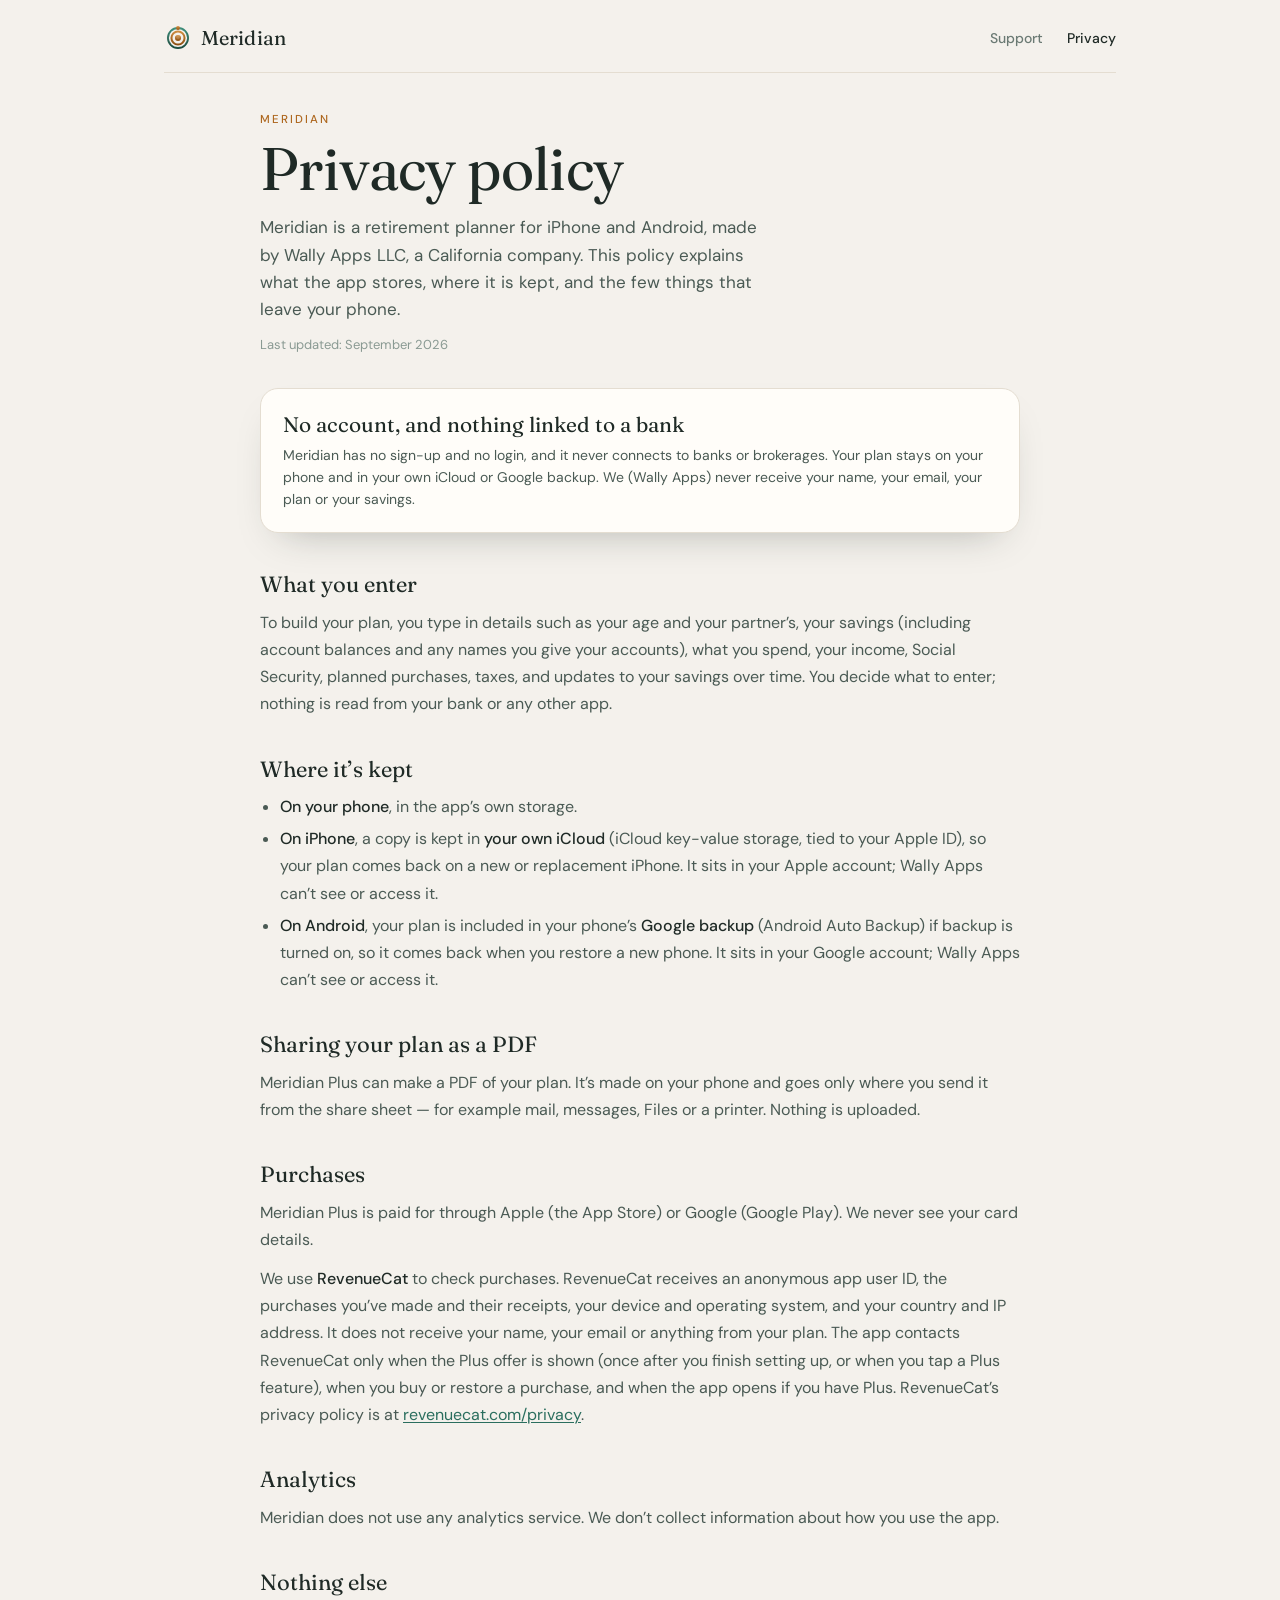
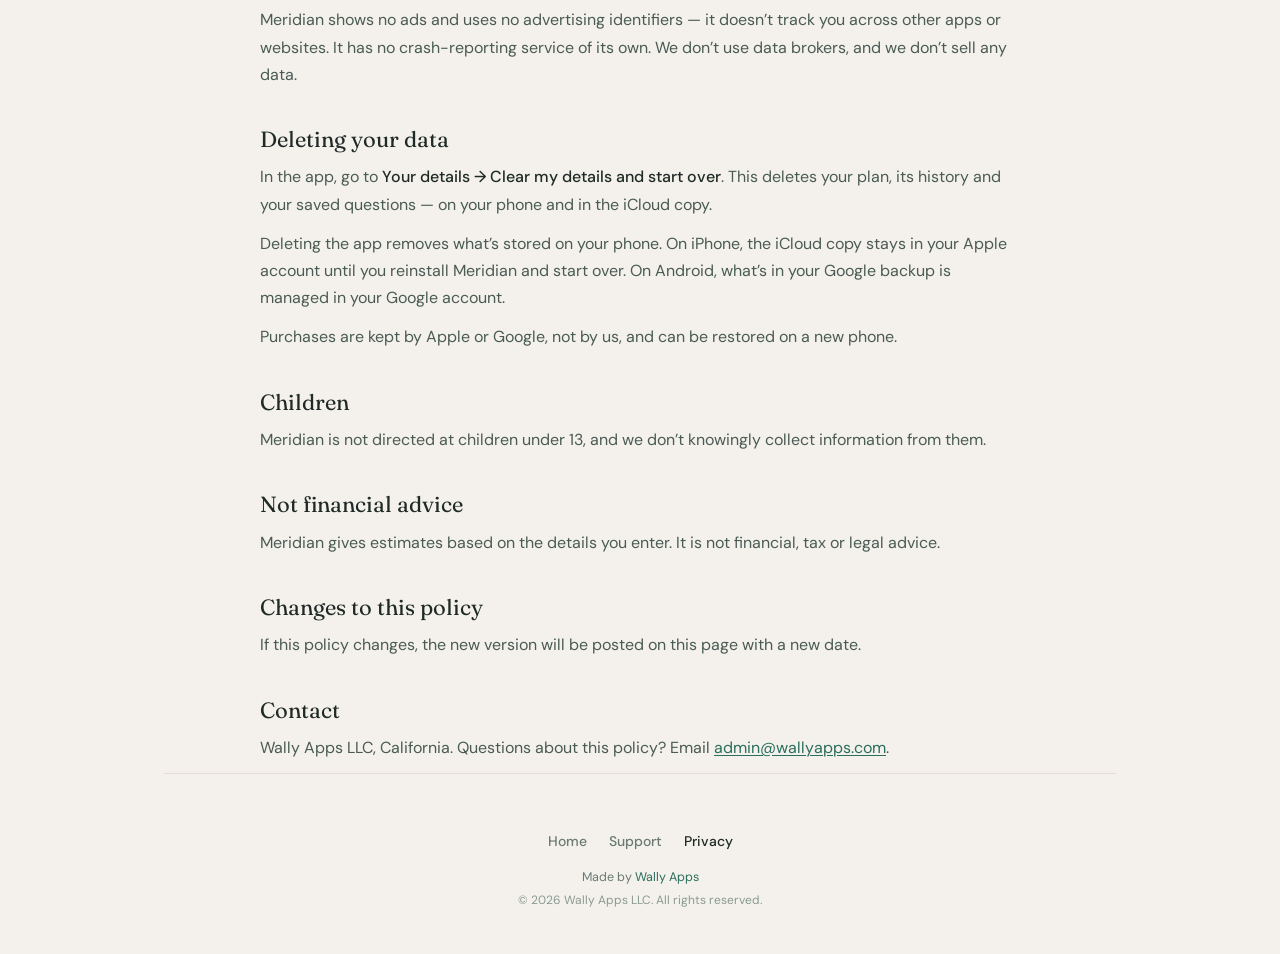
==== privacy.html @ 789736fe "Meridian site: home, privacy and support pages Plain HTML site following the craps-royale pattern: i" ====
<!DOCTYPE html>
<html lang="en">
<head>
<meta charset="UTF-8" />
<meta name="viewport" content="width=device-width, initial-scale=1, viewport-fit=cover" />
<title>Privacy Policy — Meridian</title>
<meta name="description" content="Privacy policy for Meridian, the retirement planner by Wally Apps LLC — what the app stores, where it is kept, and what is shared." />
<meta name="theme-color" content="#F4F1EC" media="(prefers-color-scheme: light)" />
<meta name="theme-color" content="#141917" media="(prefers-color-scheme: dark)" />
<link rel="icon" type="image/png" href="images/favicon.png" />
<link rel="apple-touch-icon" href="images/apple-touch-icon.png" />
<link rel="preconnect" href="https://fonts.googleapis.com" />
<link rel="preconnect" href="https://fonts.gstatic.com" crossorigin />
<link href="https://fonts.googleapis.com/css2?family=DM+Sans:opsz,wght@9..40,400;9..40,500&family=Fraunces:opsz,wght@9..144,400&display=swap" rel="stylesheet" />
<link rel="stylesheet" href="styles.css?v=1" />
</head>
<body>

<div class="col col-doc">

  <header class="site-header">
    <a href="index.html" class="wordmark"><img src="images/mark.svg" alt="" width="28" height="28" />Meridian</a>
    <nav>
      <a href="support.html">Support</a>
      <a href="privacy.html" class="current">Privacy</a>
    </nav>
  </header>

  <div class="doc-title-block">
    <div class="eyebrow copper">Meridian</div>
    <h1 class="h1-doc">Privacy policy</h1>
    <p class="doc-intro">Meridian is a retirement planner for iPhone and Android, made by Wally Apps LLC, a California company. This policy explains what the app stores, where it is kept, and the few things that leave your phone.</p>
    <div class="updated">Last updated: September 2026</div>
  </div>

  <div class="card">
    <h3>No account, and nothing linked to a bank</h3>
    <div class="card-sub">Meridian has no sign-up and no login, and it never connects to banks or brokerages. Your plan stays on your phone and in your own iCloud or Google backup. We (Wally Apps) never receive your name, your email, your plan or your savings.</div>
  </div>

  <div class="prose">

    <h2>What you enter</h2>
    <p>To build your plan, you type in details such as your age and your partner’s, your savings (including account balances and any names you give your accounts), what you spend, your income, Social Security, planned purchases, taxes, and updates to your savings over time. You decide what to enter; nothing is read from your bank or any other app.</p>

    <h2>Where it’s kept</h2>
    <ul>
      <li><strong>On your phone</strong>, in the app’s own storage.</li>
      <li><strong>On iPhone</strong>, a copy is kept in <strong>your own iCloud</strong> (iCloud key-value storage, tied to your Apple ID), so your plan comes back on a new or replacement iPhone. It sits in your Apple account; Wally Apps can’t see or access it.</li>
      <li><strong>On Android</strong>, your plan is included in your phone’s <strong>Google backup</strong> (Android Auto Backup) if backup is turned on, so it comes back when you restore a new phone. It sits in your Google account; Wally Apps can’t see or access it.</li>
    </ul>

    <h2>Sharing your plan as a PDF</h2>
    <p>Meridian Plus can make a PDF of your plan. It’s made on your phone and goes only where you send it from the share sheet — for example mail, messages, Files or a printer. Nothing is uploaded.</p>

    <h2>Purchases</h2>
    <p>Meridian Plus is paid for through Apple (the App Store) or Google (Google Play). We never see your card details.</p>
    <p>We use <strong>RevenueCat</strong> to check purchases. RevenueCat receives an anonymous app user ID, the purchases you’ve made and their receipts, your device and operating system, and your country and IP address. It does not receive your name, your email or anything from your plan. The app contacts RevenueCat only when the Plus offer is shown (once after you finish setting up, or when you tap a Plus feature), when you buy or restore a purchase, and when the app opens if you have Plus. RevenueCat’s privacy policy is at <a class="lnk" href="https://www.revenuecat.com/privacy">revenuecat.com/privacy</a>.</p>

    <h2>Analytics</h2>
    <p>Meridian does not use any analytics service. We don’t collect information about how you use the app.</p>

    <!--
    ANALYTICS — use this section instead of the one above if Google Analytics for
    Firebase is switched on at launch (google-services.json / GoogleService-Info.plist
    added to the build). Also update the summary card and "Nothing else" below.

    <h2>Analytics</h2>
    <p>Meridian uses <strong>Google Analytics for Firebase</strong> to understand, in aggregate, how the app is used. It records anonymous events about the screens you open and the features you use — for example that setup was completed, whether the plan is for a couple, how many accounts it has, a chosen Social Security claiming age, that the Plus offer was viewed, or that a purchase was started. Firebase also records an anonymous app-instance ID, your device model, operating system and language, and an approximate location derived from your IP address.</p>
    <p>Analytics <strong>never</strong> includes your balances, your spending, the names you give your accounts, or any other amount from your plan.</p>
    <p>In the European Union and European Economic Area, the United Kingdom and Switzerland, analytics collection is switched off, and no consent prompt is shown. Firebase’s data practices are described at <a class="lnk" href="https://firebase.google.com/support/privacy">firebase.google.com/support/privacy</a>.</p>
    -->

    <h2>Nothing else</h2>
    <p>Meridian shows no ads and uses no advertising identifiers — it doesn’t track you across other apps or websites. It has no crash-reporting service of its own. We don’t use data brokers, and we don’t sell any data.</p>

    <h2>Deleting your data</h2>
    <p>In the app, go to <strong>Your details → Clear my details and start over</strong>. This deletes your plan, its history and your saved questions — on your phone and in the iCloud copy.</p>
    <p>Deleting the app removes what’s stored on your phone. On iPhone, the iCloud copy stays in your Apple account until you reinstall Meridian and start over. On Android, what’s in your Google backup is managed in your Google account.</p>
    <p>Purchases are kept by Apple or Google, not by us, and can be restored on a new phone.</p>

    <h2>Children</h2>
    <p>Meridian is not directed at children under 13, and we don’t knowingly collect information from them.</p>

    <h2>Not financial advice</h2>
    <p>Meridian gives estimates based on the details you enter. It is not financial, tax or legal advice.</p>

    <h2>Changes to this policy</h2>
    <p>If this policy changes, the new version will be posted on this page with a new date.</p>

    <h2>Contact</h2>
    <p>Wally Apps LLC, California. Questions about this policy? Email <a class="lnk" data-mail href="#"><span data-mail-show>admin (at) wallyapps (dot) com</span></a>.</p>

  </div>

  <footer class="footer">
    <nav>
      <a href="index.html">Home</a>
      <a href="support.html">Support</a>
      <a href="privacy.html" class="current">Privacy</a>
    </nav>
    <p class="madeby">Made by <a href="https://wallyapps.com">Wally Apps</a></p>
    <p class="copyright">© 2026 Wally Apps LLC. All rights reserved.</p>
  </footer>

</div>

<script src="site.js"></script>
</body>
</html>
---- styles.css ----
/* Meridian — shared styles. Mobile-first; column max-width 460px.
   Colours follow the app (light + dark). Fraunces for headlines and numbers,
   DM Sans for everything else. */

*, *::before, *::after { box-sizing: border-box; }
html, body { margin: 0; padding: 0; }

:root {
  --bg: #F4F1EC;
  --card: #FFFDF9;
  --border: #E4DDD1;
  --text: #1F2A26;
  --body: #4A5A54;
  --secondary: #6B7A74;
  --faint: #8A9A93;
  --teal: #2A6E5E;
  --teal-ink: #2A6E5E;
  --teal-tint: #E3EDE9;
  --copper: #AE6820;
  --copper-tint: #F6E7D5;
  --brick: #A4452F;
  --sage: #A9C4BA;
  --on-teal: #FFFFFF;
  --shadow: 0 18px 40px -22px rgba(31, 42, 38, 0.35);
  --phone-bezel: #1F2A26;
}

@media (prefers-color-scheme: dark) {
  :root {
    --bg: #141917;
    --card: #1D2422;
    --border: #2E3834;
    --text: #EDEAE3;
    --body: #C4CFC9;
    --secondary: #9AA8A2;
    --faint: #7F8D87;
    --teal: #2F7D69;
    --teal-ink: #7FBFAE;
    --teal-tint: rgba(47, 125, 105, 0.2);
    --copper: #E0A061;
    --copper-tint: rgba(224, 160, 97, 0.14);
    --brick: #D98068;
    --sage: #4F6B62;
    --shadow: 0 18px 40px -22px rgba(0, 0, 0, 0.8);
    --phone-bezel: #050706;
  }
}

body {
  background: var(--bg);
  color: var(--body);
  font-family: 'DM Sans', -apple-system, BlinkMacSystemFont, 'Segoe UI', sans-serif;
  font-weight: 400;
  font-size: 15px;
  line-height: 1.6;
  -webkit-font-smoothing: antialiased;
  -webkit-text-size-adjust: 100%;
}
img { max-width: 100%; display: block; }
a { color: var(--teal-ink); text-decoration: none; }
a:hover { text-decoration: underline; }
strong { color: var(--text); font-weight: 500; }

/* ---- Layout columns ---- */
.col {
  max-width: 460px;
  margin: 0 auto;
  position: relative;
}
.col-home { overflow: hidden; }
.col-doc {
  padding: 0 22px;
  min-height: 100vh;
}

/* ---- Typography helpers ---- */
.serif { font-family: 'Fraunces', Georgia, serif; font-weight: 400; }

.eyebrow {
  font-weight: 500;
  font-size: 11.5px;
  letter-spacing: 0.18em;
  text-transform: uppercase;
  color: var(--secondary);
}
.eyebrow.copper { color: var(--copper); }

/* ---- Wordmark ---- */
.wordmark {
  display: inline-flex;
  align-items: center;
  gap: 9px;
  font-family: 'Fraunces', Georgia, serif;
  font-weight: 400;
  font-size: 20px;
  color: var(--text);
  letter-spacing: 0.005em;
}
.wordmark:hover { text-decoration: none; }
.wordmark img { width: 28px; height: 28px; }

/* ---- Header (hero + doc pages) ---- */
.site-header {
  display: flex;
  align-items: center;
  justify-content: space-between;
  padding: 22px 0 18px;
}
.site-header nav a {
  font-weight: 500;
  font-size: 14px;
  color: var(--secondary);
  margin-left: 20px;
}
.site-header nav a.current { color: var(--text); }
.site-header nav a:hover { color: var(--text); text-decoration: none; }
.col-doc .site-header { border-bottom: 1px solid var(--border); }

/* ---- Store badges ---- */
.badge-row {
  display: flex;
  flex-wrap: wrap;
  gap: 10px;
  align-items: center;
}
.store-badge {
  display: inline-flex;
  align-items: center;
  gap: 10px;
  padding: 9px 18px 9px 15px;
  border-radius: 12px;
  background: var(--text);
  color: var(--bg);
  text-decoration: none;
}
.store-badge:hover { text-decoration: none; }
.store-badge svg { width: 20px; height: 22px; fill: currentColor; flex: none; }
.store-badge .stack { display: flex; flex-direction: column; line-height: 1; text-align: left; }
.store-badge .stack .top { font-size: 9.5px; letter-spacing: 0.04em; opacity: 0.8; }
.store-badge .stack .bot { font-size: 16px; font-weight: 500; margin-top: 3px; }
.store-badge.coming-soon {
  background: transparent;
  color: var(--text);
  border: 1px solid var(--border);
  cursor: default;
}
.store-badge.coming-soon .stack .top { color: var(--copper); opacity: 1; }

/* ---- Sections (home) ---- */
.section {
  padding: 52px 24px;
  border-top: 1px solid var(--border);
}
.section.hero {
  padding: 0 24px 48px;
  border-top: none;
}
.section.alt { background: var(--card); }

.hero-inner { padding-top: 26px; }
.hero-question {
  font-family: 'Fraunces', Georgia, serif;
  font-weight: 400;
  font-size: 40px;
  line-height: 1.08;
  letter-spacing: -0.01em;
  color: var(--text);
  margin: 12px 0 16px;
}
.hero-question em { font-style: normal; color: var(--copper); }
.lede {
  font-size: 16.5px;
  line-height: 1.6;
  color: var(--body);
  margin: 0 0 18px;
  max-width: 420px;
}
.hero-points {
  list-style: none;
  padding: 0;
  margin: 0 0 24px;
  display: flex;
  flex-direction: column;
  gap: 6px;
}
.hero-points li {
  display: flex;
  gap: 10px;
  align-items: baseline;
  font-size: 14.5px;
  color: var(--body);
}
.hero-points li::before {
  content: '';
  flex: none;
  width: 7px; height: 7px;
  border-radius: 50%;
  background: var(--teal);
  transform: translateY(-1px);
}
.launch-note {
  margin: 12px 0 0;
  font-size: 13px;
  color: var(--faint);
}

/* Section titles */
.h2 {
  font-family: 'Fraunces', Georgia, serif;
  font-weight: 400;
  font-size: 30px;
  line-height: 1.12;
  letter-spacing: -0.005em;
  color: var(--text);
  margin: 8px 0 12px;
}
.section .sub {
  margin: 0 0 26px;
  max-width: 460px;
  color: var(--body);
  font-size: 15.5px;
}

/* Feature rows */
.feature-list {
  display: flex;
  flex-direction: column;
  gap: 22px;
}
.feature-row {
  display: flex;
  gap: 15px;
  align-items: flex-start;
}
.icon-circle {
  flex: none;
  width: 40px; height: 40px;
  border-radius: 50%;
  display: flex; align-items: center; justify-content: center;
  background: var(--teal-tint);
  color: var(--teal-ink);
}
.icon-circle.copper { background: var(--copper-tint); color: var(--copper); }
.icon-circle svg { width: 20px; height: 20px; stroke: currentColor; fill: none; stroke-width: 1.7; stroke-linecap: round; stroke-linejoin: round; }
.feature-title {
  font-weight: 500;
  font-size: 15.5px;
  color: var(--text);
  margin: 1px 0 3px;
}
.feature-body {
  color: var(--body);
  font-size: 14.5px;
  line-height: 1.55;
}

/* ---- Verdict chips ---- */
.verdicts {
  display: flex;
  flex-wrap: wrap;
  gap: 8px;
  margin: 4px 0 22px;
}
.chip {
  display: inline-flex;
  align-items: center;
  gap: 7px;
  padding: 6px 13px;
  border-radius: 999px;
  font-size: 13.5px;
  font-weight: 500;
}
.chip::before {
  content: '';
  width: 7px; height: 7px;
  border-radius: 50%;
  background: currentColor;
}
.chip.sturdy { background: var(--teal-tint); color: var(--teal-ink); }
.chip.shaky { background: var(--copper-tint); color: var(--copper); }
.chip.fragile { background: color-mix(in srgb, var(--brick) 14%, transparent); color: var(--brick); }
.verdict-notes { font-size: 14px; color: var(--secondary); margin: -8px 0 26px; }

/* ---- Plus + pricing ---- */
.plus-card {
  background: var(--card);
  border: 1px solid var(--border);
  border-radius: 20px;
  padding: 24px 22px;
  box-shadow: var(--shadow);
}
.section.alt .plus-card { background: var(--bg); }

.price-row {
  display: grid;
  grid-template-columns: 1fr;
  gap: 10px;
  margin-top: 28px;
}
.price {
  border: 1px solid var(--border);
  border-radius: 16px;
  padding: 16px 18px;
  background: var(--card);
  display: flex;
  align-items: baseline;
  justify-content: space-between;
  gap: 12px;
}
.section.alt .price { background: var(--bg); }
.price.featured { border-color: var(--teal); }
.price .p-name { font-weight: 500; color: var(--text); font-size: 15px; }
.price .p-note { font-size: 13px; color: var(--secondary); }
.price .p-amt {
  font-family: 'Fraunces', Georgia, serif;
  font-size: 26px;
  color: var(--copper);
  white-space: nowrap;
}
.price .p-amt small { font-family: 'DM Sans', sans-serif; font-size: 13px; color: var(--secondary); }
.fine {
  font-size: 13px;
  color: var(--faint);
  margin: 14px 0 0;
}

/* ---- CTA band ---- */
.section.cta-band { text-align: center; }
.section.cta-band .h2 { margin-bottom: 8px; }
.section.cta-band .sub { margin-left: auto; margin-right: auto; }
.section.cta-band .badge-row { justify-content: center; }

/* ---- Phone mockups (HTML, sample numbers) ---- */
.phone-wrap { margin: 34px auto 0; width: 100%; max-width: 300px; }
.phone {
  width: 100%;
  border-radius: 42px;
  padding: 9px;
  background: var(--phone-bezel);
  box-shadow: 0 30px 60px -24px rgba(31, 42, 38, 0.55), inset 0 0 0 1px rgba(255,255,255,0.08);
  position: relative;
}
.phone .island {
  position: absolute;
  top: 19px; left: 50%;
  width: 80px; height: 22px;
  margin-left: -40px;
  border-radius: 12px;
  background: #000;
  z-index: 2;
}
.screen {
  border-radius: 34px;
  overflow: hidden;
  background: #F4F1EC;
  color: #4A5A54;
  aspect-ratio: 402 / 874;
  padding: 50px 16px 16px;
  font-size: 11px;
  line-height: 1.45;
  /* The mockups always show the app in light mode, like the screenshots would. */
  --m-text: #1F2A26; --m-body: #4A5A54; --m-sec: #6B7A74; --m-faint: #8A9A93;
  --m-card: #FFFDF9; --m-border: #E4DDD1; --m-teal: #2A6E5E; --m-tint: #E3EDE9;
  --m-copper: #AE6820; --m-ctint: #F6E7D5; --m-brick: #A4452F;
  display: flex;
  flex-direction: column;
}
.phone-caption {
  text-align: center;
  font-size: 12.5px;
  color: var(--faint);
  margin-top: 14px;
}

.m-date { color: var(--m-faint); font-size: 9.5px; }
.m-hello { font-family: 'Fraunces', Georgia, serif; color: var(--m-text); font-size: 19px; margin: 1px 0 12px; }
.m-title { font-family: 'Fraunces', Georgia, serif; color: var(--m-text); font-size: 17px; line-height: 1.2; margin: 4px 0 8px; }
.m-nav { text-align: center; color: var(--m-sec); font-size: 10.5px; margin-bottom: 10px; position: relative; }
.m-nav::before { content: '‹'; position: absolute; left: 2px; top: -3px; font-size: 16px; color: var(--m-teal); }
.m-card {
  background: var(--m-card);
  border: 1px solid var(--m-border);
  border-radius: 16px;
  padding: 14px 14px 12px;
}
.m-card + .m-card { margin-top: 10px; }
.m-pill {
  display: inline-flex; align-items: center; gap: 5px;
  background: var(--m-tint); color: var(--m-teal);
  border-radius: 999px; padding: 3px 9px;
  font-size: 9.5px; font-weight: 500;
}
.m-pill::before { content: ''; width: 5px; height: 5px; border-radius: 50%; background: currentColor; }
.m-eyebrow { font-size: 8px; letter-spacing: 0.16em; text-transform: uppercase; color: var(--m-sec); margin: 9px 0 2px; }
.m-eyebrow.copper { color: var(--m-copper); }
.m-lasts { font-family: 'Fraunces', Georgia, serif; font-size: 12.5px; color: var(--m-sec); }
.m-big { font-family: 'Fraunces', Georgia, serif; font-size: 62px; line-height: 1; color: var(--m-teal); letter-spacing: -0.02em; margin: 2px 0 6px; }
.m-strong { color: var(--m-text); font-size: 10.5px; }
.m-bar {
  position: relative;
  height: 6px; border-radius: 4px;
  background: var(--m-teal);
  margin: 10px 0 4px;
}
.m-bar .goal { position: absolute; top: -3px; bottom: -3px; width: 1.5px; background: var(--m-text); }
.m-bar-labels { display: flex; justify-content: space-between; font-size: 9px; color: var(--m-sec); }
.m-sep { border-top: 1px solid var(--m-border); margin: 9px 0; }
.m-row { display: flex; justify-content: space-between; align-items: center; gap: 8px; }
.m-row + .m-row { margin-top: 7px; }
.m-link { color: var(--m-teal); font-weight: 500; }
.m-muted { color: var(--m-sec); font-size: 9.5px; }
.m-num { font-family: 'Fraunces', Georgia, serif; color: var(--m-text); font-size: 12.5px; white-space: nowrap; }
.m-num.copper { color: var(--m-copper); }
.m-pct { font-family: 'Fraunces', Georgia, serif; font-size: 38px; color: var(--m-teal); line-height: 1; }
.m-years {
  display: grid;
  grid-template-columns: repeat(17, 1fr);
  gap: 2.5px;
  margin: 10px 0 6px;
}
.m-years span { aspect-ratio: 1; border-radius: 2px; background: var(--m-teal); }
.m-years span.short { background: var(--m-copper); }
.m-years span.out { background: var(--m-brick); }
.m-legend { display: flex; gap: 10px; font-size: 8.5px; color: var(--m-sec); }
.m-legend i { display: inline-block; width: 7px; height: 7px; border-radius: 2px; margin-right: 4px; vertical-align: -0.5px; }
.m-amount { font-family: 'Fraunces', Georgia, serif; font-size: 36px; color: var(--m-copper); line-height: 1.05; padding-bottom: 6px; border-bottom: 1.5px solid var(--m-copper); margin: 6px 0 10px; }
.m-seg { display: flex; background: #E9E4DC; border-radius: 10px; padding: 3px; margin-bottom: 10px; }
.m-seg span { flex: 1; text-align: center; padding: 5px 0; font-size: 9.5px; color: var(--m-sec); border-radius: 8px; }
.m-seg span.on { background: var(--m-card); color: var(--m-text); }
.m-button {
  margin-top: auto;
  background: var(--m-teal); color: #fff;
  text-align: center; border-radius: 999px;
  padding: 9px 0; font-size: 11px; font-weight: 500;
}
.m-foot { color: var(--m-faint); font-size: 8.5px; margin-top: 8px; }

/* Screens row (home) */
.screens {
  display: grid;
  grid-template-columns: 1fr;
  gap: 8px;
}
.screens .phone-wrap { max-width: 270px; }

/* ---- Footer ---- */
.footer {
  text-align: center;
  padding: 40px 24px 34px;
  border-top: 1px solid var(--border);
}
.footer .wordmark { font-size: 24px; margin-bottom: 16px; }
.footer .wordmark img { width: 32px; height: 32px; }
.footer nav {
  display: flex; justify-content: center; gap: 22px;
  margin-bottom: 14px;
  flex-wrap: wrap;
}
.footer nav a { font-weight: 500; font-size: 14px; color: var(--secondary); }
.footer nav a.current { color: var(--text); }
.footer .disclaimer {
  max-width: 380px;
  margin: 14px auto 12px;
  color: var(--faint);
  font-size: 12px;
  line-height: 1.55;
}
.footer .madeby {
  font-size: 12.5px;
  color: var(--secondary);
  margin: 0 0 4px;
}
.footer .copyright { color: var(--faint); font-size: 12px; margin: 0; }

/* ---- Doc pages ---- */
.doc-title-block { padding: 38px 0 6px; }
.h1-doc {
  font-family: 'Fraunces', Georgia, serif;
  font-weight: 400;
  font-size: 38px;
  line-height: 1.05;
  letter-spacing: -0.01em;
  color: var(--text);
  margin: 8px 0 14px;
}
.doc-intro {
  max-width: 520px;
  margin: 0;
  color: var(--body);
  font-size: 15.5px;
}
.updated { margin-top: 12px; font-size: 13px; color: var(--faint); }

/* Contact / highlight card */
.card {
  background: var(--card);
  border: 1px solid var(--border);
  border-radius: 18px;
  padding: 22px;
  box-shadow: var(--shadow);
  margin: 26px 0;
  display: block;
  text-decoration: none;
  color: inherit;
}
a.card:hover { text-decoration: none; border-color: var(--sage); }
.card .card-eyebrow {
  font-weight: 500;
  font-size: 11.5px;
  letter-spacing: 0.18em;
  text-transform: uppercase;
  color: var(--copper);
  margin-bottom: 8px;
}
.card .card-email {
  font-family: 'Fraunces', Georgia, serif;
  font-size: 21px;
  color: var(--teal-ink);
  margin: 2px 0 8px;
  word-break: break-all;
}
.card .card-sub {
  font-size: 14px;
  color: var(--body);
  line-height: 1.55;
}
.card h3 {
  font-family: 'Fraunces', Georgia, serif;
  font-weight: 400;
  font-size: 21px;
  line-height: 1.25;
  color: var(--text);
  margin: 0 0 8px;
}
.card ul { margin: 10px 0 0; padding-left: 18px; font-size: 14px; }
.card li { margin: 3px 0; }

/* FAQ */
.faq-group {
  margin: 36px 0 2px;
  font-weight: 500;
  font-size: 11.5px;
  letter-spacing: 0.18em;
  text-transform: uppercase;
  color: var(--copper);
}
details.faq { border-bottom: 1px solid var(--border); }
details.faq > summary {
  list-style: none;
  cursor: pointer;
  display: flex;
  align-items: center;
  justify-content: space-between;
  gap: 14px;
  padding: 18px 0;
  font-weight: 500;
  font-size: 16px;
  color: var(--text);
}
details.faq > summary::-webkit-details-marker { display: none; }
details.faq .plus {
  flex: none;
  color: var(--teal-ink);
  font-size: 22px;
  font-weight: 400;
  line-height: 1;
  transition: transform 0.2s;
}
details.faq[open] .plus { transform: rotate(45deg); }
details.faq .a {
  padding: 0 0 18px;
  font-size: 15px;
  line-height: 1.65;
  color: var(--body);
}
details.faq .a p { margin: 0; }
details.faq .a p + p { margin-top: 10px; }
details.faq .a ul, details.faq .a ol { margin: 8px 0 0; padding-left: 20px; }
details.faq .a li { margin: 4px 0; }
.path { color: var(--text); font-weight: 500; }

/* Privacy prose */
.prose h2 {
  font-family: 'Fraunces', Georgia, serif;
  font-weight: 400;
  font-size: 22px;
  line-height: 1.25;
  color: var(--text);
  margin: 38px 0 10px;
}
.prose p, .prose li {
  font-size: 15px;
  line-height: 1.7;
  color: var(--body);
}
.prose p { margin: 0 0 12px; }
.prose ul { margin: 0 0 12px; padding-left: 20px; }
.prose li { margin: 5px 0; }
a.lnk { color: var(--teal-ink); text-decoration: underline; text-underline-offset: 2px; }

/* Reduced motion */
@media (prefers-reduced-motion: reduce) {
  details.faq .plus { transition: none; }
}

/* =========================================================
   Responsive scale-up — iPad and desktop
   Mobile (<=767px) stays exactly as designed.
   ========================================================= */

@media (min-width: 768px) {
  .col { max-width: 760px; }
  .col-doc { padding: 0 40px; }
  .section { padding: 76px 48px; }
  .section.hero { padding: 0 48px 76px; }
  .col-home .site-header { padding: 28px 0 18px; }

  .hero-question { font-size: 54px; }
  .h2 { font-size: 38px; }
  .h1-doc { font-size: 52px; }
  .lede { font-size: 18px; }
  .section .sub { font-size: 17px; max-width: 540px; }
  .feature-body { font-size: 15px; }

  /* Hero: text + phone side-by-side */
  .hero-inner {
    display: grid;
    grid-template-columns: 1.15fr 1fr;
    gap: 40px;
    align-items: center;
  }
  .hero-inner .phone-wrap { margin: 0; justify-self: end; }

  .feature-list.two { display: grid; grid-template-columns: 1fr 1fr; gap: 28px 36px; }
  .price-row { grid-template-columns: repeat(3, 1fr); }
  .price { flex-direction: column; align-items: flex-start; gap: 4px; }

  /* Past markets: text beside phone */
  .split {
    display: grid;
    grid-template-columns: 1fr 1fr;
    gap: 44px;
    align-items: center;
  }
  .split .phone-wrap { margin: 0 auto; }

  .screens { grid-template-columns: 1fr 1fr; gap: 28px; }

  .doc-intro { font-size: 17px; }
  details.faq > summary { font-size: 17px; padding: 21px 0; }
  details.faq .a { font-size: 15.5px; padding-bottom: 22px; }
  .prose p, .prose li { font-size: 16px; }

  .footer { padding: 56px 48px 44px; }
}

@media (min-width: 1100px) {
  .col { max-width: 1080px; }
  .col-doc { padding: 0 64px; }
  .section { padding: 96px 72px; }
  .section.hero { padding: 0 72px 96px; }

  .hero-question { font-size: 66px; }
  .h2 { font-size: 44px; }
  .h1-doc { font-size: 60px; }
  .hero-inner { gap: 64px; }
  .phone-wrap { max-width: 320px; }
  .screens .phone-wrap { max-width: 290px; }

  .feature-list.three { display: grid; grid-template-columns: repeat(3, 1fr); gap: 32px 40px; }

  /* Doc pages stay comfortably narrow in the wide column */
  .col-doc .doc-title-block,
  .col-doc .card,
  .col-doc .faq-group,
  .col-doc details.faq,
  .col-doc .prose { max-width: 760px; margin-left: auto; margin-right: auto; }
}
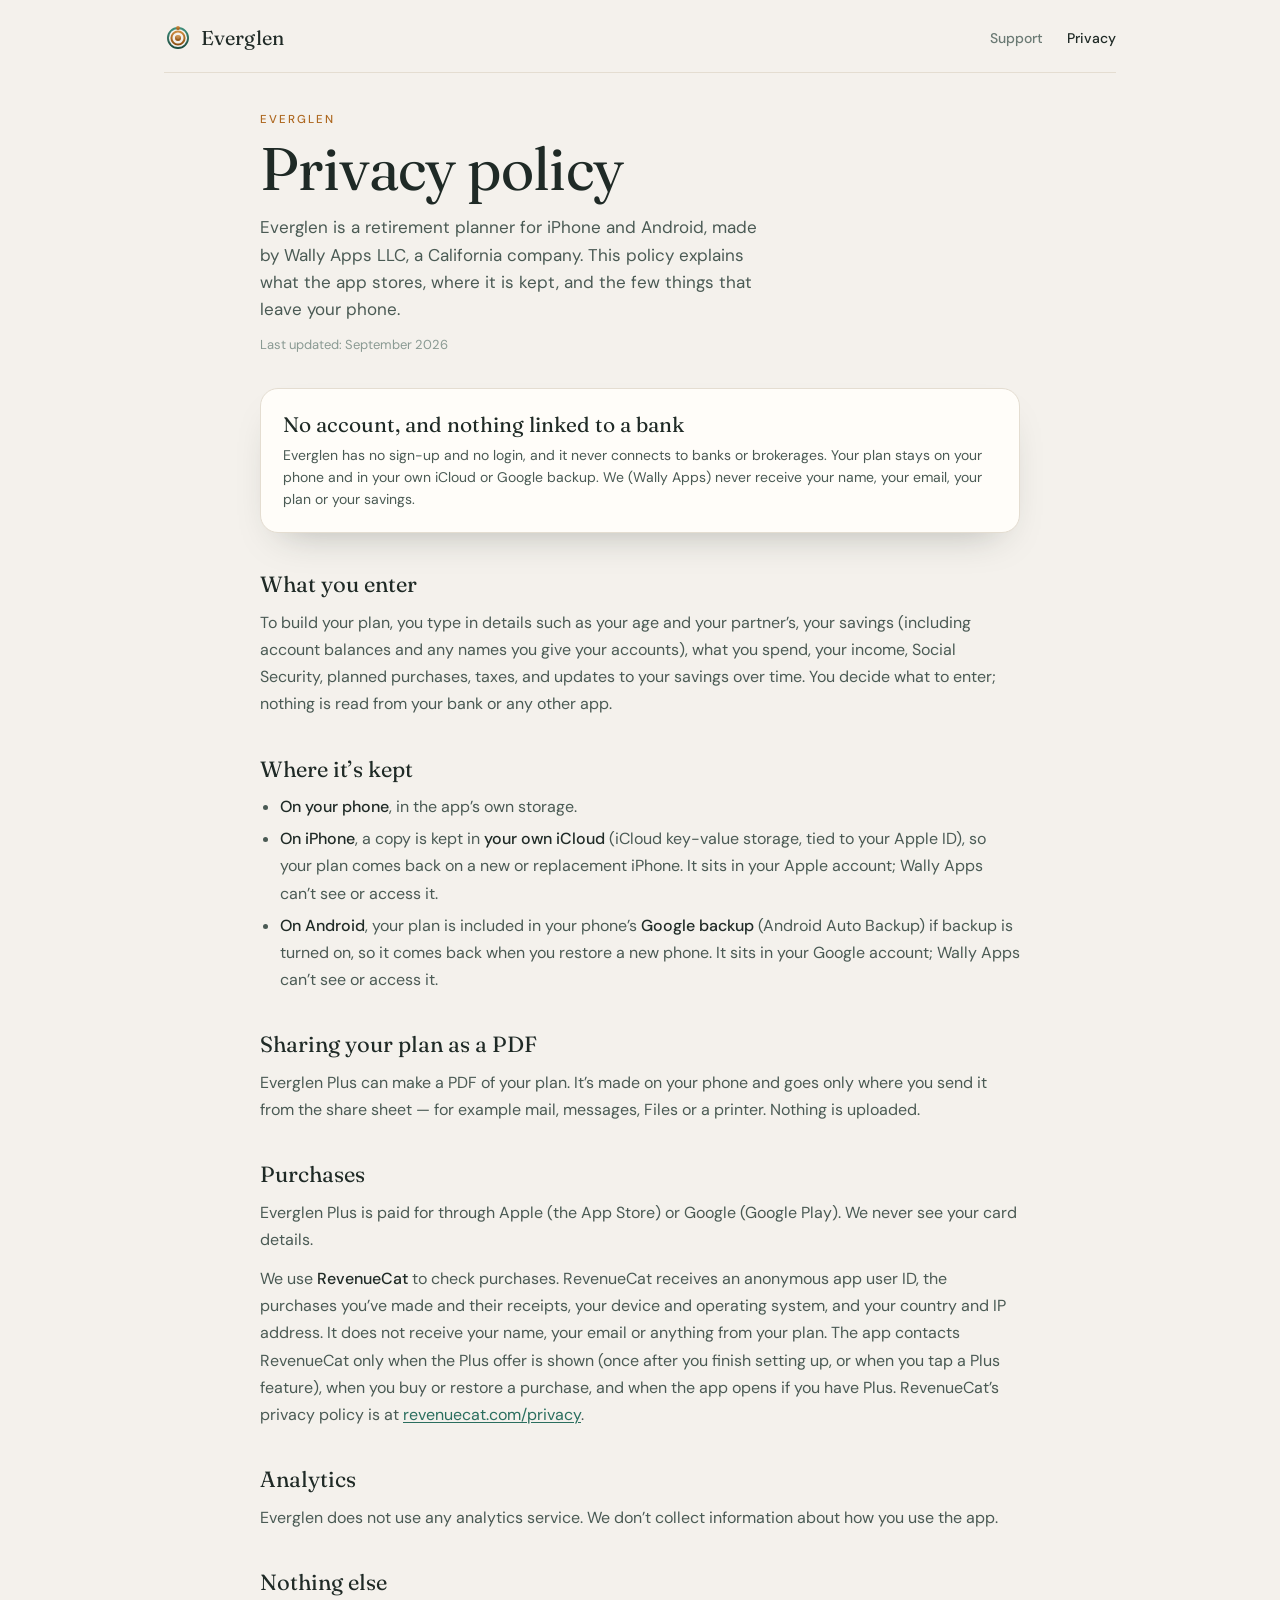
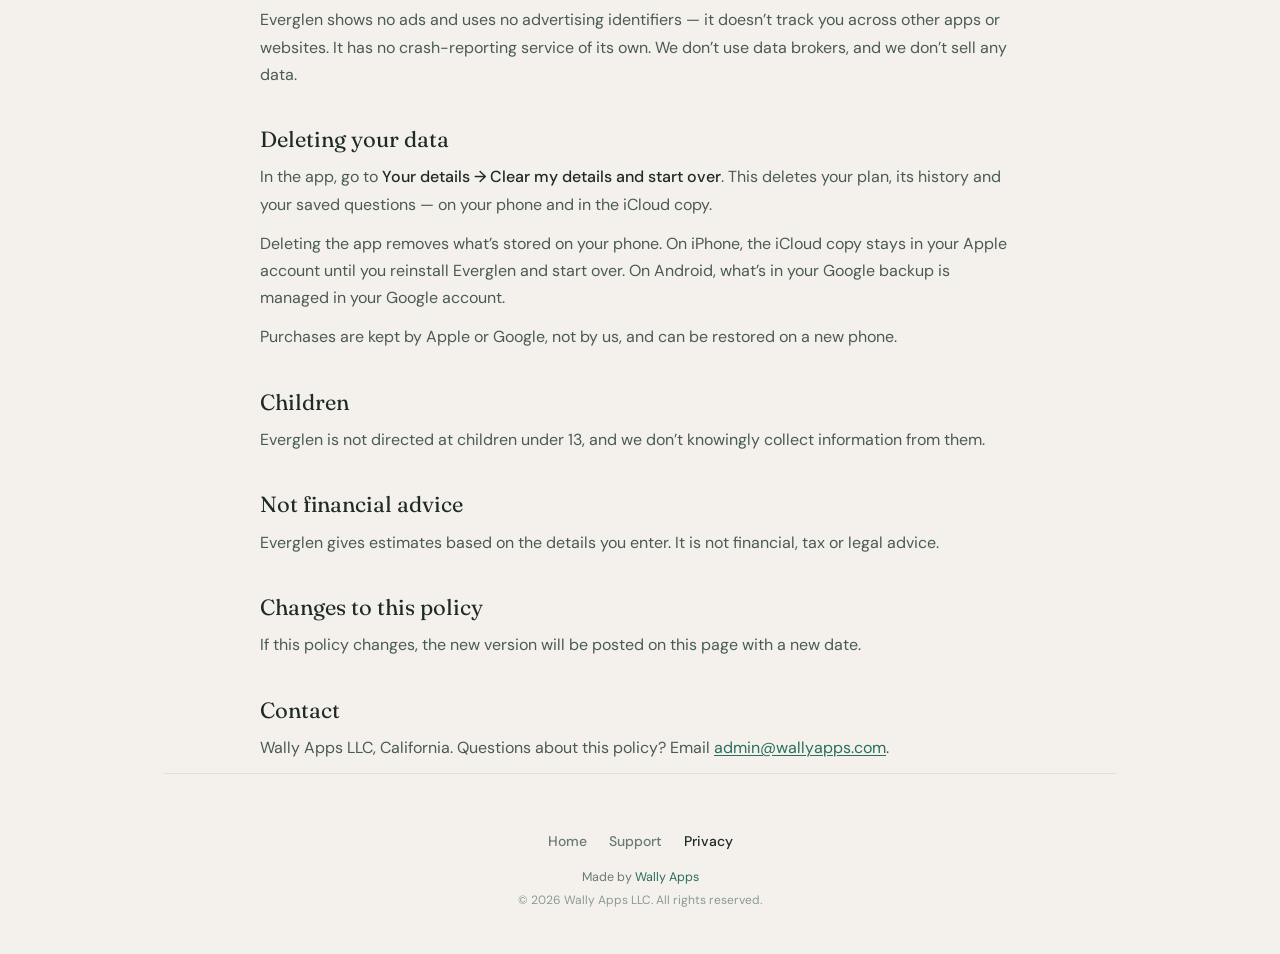
==== commit 2c963e4b: "Rename the app from Meridian to Everglen "Meridian" conflicts with a live, incontestable US mark for" ====
--- a/privacy.html
+++ b/privacy.html
@@ -3,8 +3,8 @@
 <head>
 <meta charset="UTF-8" />
 <meta name="viewport" content="width=device-width, initial-scale=1, viewport-fit=cover" />
-<title>Privacy Policy — Meridian</title>
-<meta name="description" content="Privacy policy for Meridian, the retirement planner by Wally Apps LLC — what the app stores, where it is kept, and what is shared." />
+<title>Privacy Policy — Everglen</title>
+<meta name="description" content="Privacy policy for Everglen, the retirement planner by Wally Apps LLC — what the app stores, where it is kept, and what is shared." />
 <meta name="theme-color" content="#F4F1EC" media="(prefers-color-scheme: light)" />
 <meta name="theme-color" content="#141917" media="(prefers-color-scheme: dark)" />
 <link rel="icon" type="image/png" href="images/favicon.png" />
@@ -19,7 +19,7 @@
 <div class="col col-doc">
 
   <header class="site-header">
-    <a href="index.html" class="wordmark"><img src="images/mark.svg" alt="" width="28" height="28" />Meridian</a>
+    <a href="index.html" class="wordmark"><img src="images/mark.svg" alt="" width="28" height="28" />Everglen</a>
     <nav>
       <a href="support.html">Support</a>
       <a href="privacy.html" class="current">Privacy</a>
@@ -27,15 +27,15 @@
   </header>
 
   <div class="doc-title-block">
-    <div class="eyebrow copper">Meridian</div>
+    <div class="eyebrow copper">Everglen</div>
     <h1 class="h1-doc">Privacy policy</h1>
-    <p class="doc-intro">Meridian is a retirement planner for iPhone and Android, made by Wally Apps LLC, a California company. This policy explains what the app stores, where it is kept, and the few things that leave your phone.</p>
+    <p class="doc-intro">Everglen is a retirement planner for iPhone and Android, made by Wally Apps LLC, a California company. This policy explains what the app stores, where it is kept, and the few things that leave your phone.</p>
     <div class="updated">Last updated: September 2026</div>
   </div>
 
   <div class="card">
     <h3>No account, and nothing linked to a bank</h3>
-    <div class="card-sub">Meridian has no sign-up and no login, and it never connects to banks or brokerages. Your plan stays on your phone and in your own iCloud or Google backup. We (Wally Apps) never receive your name, your email, your plan or your savings.</div>
+    <div class="card-sub">Everglen has no sign-up and no login, and it never connects to banks or brokerages. Your plan stays on your phone and in your own iCloud or Google backup. We (Wally Apps) never receive your name, your email, your plan or your savings.</div>
   </div>
 
   <div class="prose">
@@ -51,14 +51,14 @@
     </ul>
 
     <h2>Sharing your plan as a PDF</h2>
-    <p>Meridian Plus can make a PDF of your plan. It’s made on your phone and goes only where you send it from the share sheet — for example mail, messages, Files or a printer. Nothing is uploaded.</p>
+    <p>Everglen Plus can make a PDF of your plan. It’s made on your phone and goes only where you send it from the share sheet — for example mail, messages, Files or a printer. Nothing is uploaded.</p>
 
     <h2>Purchases</h2>
-    <p>Meridian Plus is paid for through Apple (the App Store) or Google (Google Play). We never see your card details.</p>
+    <p>Everglen Plus is paid for through Apple (the App Store) or Google (Google Play). We never see your card details.</p>
     <p>We use <strong>RevenueCat</strong> to check purchases. RevenueCat receives an anonymous app user ID, the purchases you’ve made and their receipts, your device and operating system, and your country and IP address. It does not receive your name, your email or anything from your plan. The app contacts RevenueCat only when the Plus offer is shown (once after you finish setting up, or when you tap a Plus feature), when you buy or restore a purchase, and when the app opens if you have Plus. RevenueCat’s privacy policy is at <a class="lnk" href="https://www.revenuecat.com/privacy">revenuecat.com/privacy</a>.</p>
 
     <h2>Analytics</h2>
-    <p>Meridian does not use any analytics service. We don’t collect information about how you use the app.</p>
+    <p>Everglen does not use any analytics service. We don’t collect information about how you use the app.</p>
 
     <!--
     ANALYTICS — use this section instead of the one above if Google Analytics for
@@ -66,24 +66,24 @@
     added to the build). Also update the summary card and "Nothing else" below.
 
     <h2>Analytics</h2>
-    <p>Meridian uses <strong>Google Analytics for Firebase</strong> to understand, in aggregate, how the app is used. It records anonymous events about the screens you open and the features you use — for example that setup was completed, whether the plan is for a couple, how many accounts it has, a chosen Social Security claiming age, that the Plus offer was viewed, or that a purchase was started. Firebase also records an anonymous app-instance ID, your device model, operating system and language, and an approximate location derived from your IP address.</p>
+    <p>Everglen uses <strong>Google Analytics for Firebase</strong> to understand, in aggregate, how the app is used. It records anonymous events about the screens you open and the features you use — for example that setup was completed, whether the plan is for a couple, how many accounts it has, a chosen Social Security claiming age, that the Plus offer was viewed, or that a purchase was started. Firebase also records an anonymous app-instance ID, your device model, operating system and language, and an approximate location derived from your IP address.</p>
     <p>Analytics <strong>never</strong> includes your balances, your spending, the names you give your accounts, or any other amount from your plan.</p>
     <p>In the European Union and European Economic Area, the United Kingdom and Switzerland, analytics collection is switched off, and no consent prompt is shown. Firebase’s data practices are described at <a class="lnk" href="https://firebase.google.com/support/privacy">firebase.google.com/support/privacy</a>.</p>
     -->
 
     <h2>Nothing else</h2>
-    <p>Meridian shows no ads and uses no advertising identifiers — it doesn’t track you across other apps or websites. It has no crash-reporting service of its own. We don’t use data brokers, and we don’t sell any data.</p>
+    <p>Everglen shows no ads and uses no advertising identifiers — it doesn’t track you across other apps or websites. It has no crash-reporting service of its own. We don’t use data brokers, and we don’t sell any data.</p>
 
     <h2>Deleting your data</h2>
     <p>In the app, go to <strong>Your details → Clear my details and start over</strong>. This deletes your plan, its history and your saved questions — on your phone and in the iCloud copy.</p>
-    <p>Deleting the app removes what’s stored on your phone. On iPhone, the iCloud copy stays in your Apple account until you reinstall Meridian and start over. On Android, what’s in your Google backup is managed in your Google account.</p>
+    <p>Deleting the app removes what’s stored on your phone. On iPhone, the iCloud copy stays in your Apple account until you reinstall Everglen and start over. On Android, what’s in your Google backup is managed in your Google account.</p>
     <p>Purchases are kept by Apple or Google, not by us, and can be restored on a new phone.</p>
 
     <h2>Children</h2>
-    <p>Meridian is not directed at children under 13, and we don’t knowingly collect information from them.</p>
+    <p>Everglen is not directed at children under 13, and we don’t knowingly collect information from them.</p>
 
     <h2>Not financial advice</h2>
-    <p>Meridian gives estimates based on the details you enter. It is not financial, tax or legal advice.</p>
+    <p>Everglen gives estimates based on the details you enter. It is not financial, tax or legal advice.</p>
 
     <h2>Changes to this policy</h2>
     <p>If this policy changes, the new version will be posted on this page with a new date.</p>
--- a/styles.css
+++ b/styles.css
@@ -1,4 +1,4 @@
-/* Meridian — shared styles. Mobile-first; column max-width 460px.
+/* Everglen — shared styles. Mobile-first; column max-width 460px.
    Colours follow the app (light + dark). Fraunces for headlines and numbers,
    DM Sans for everything else. */
 
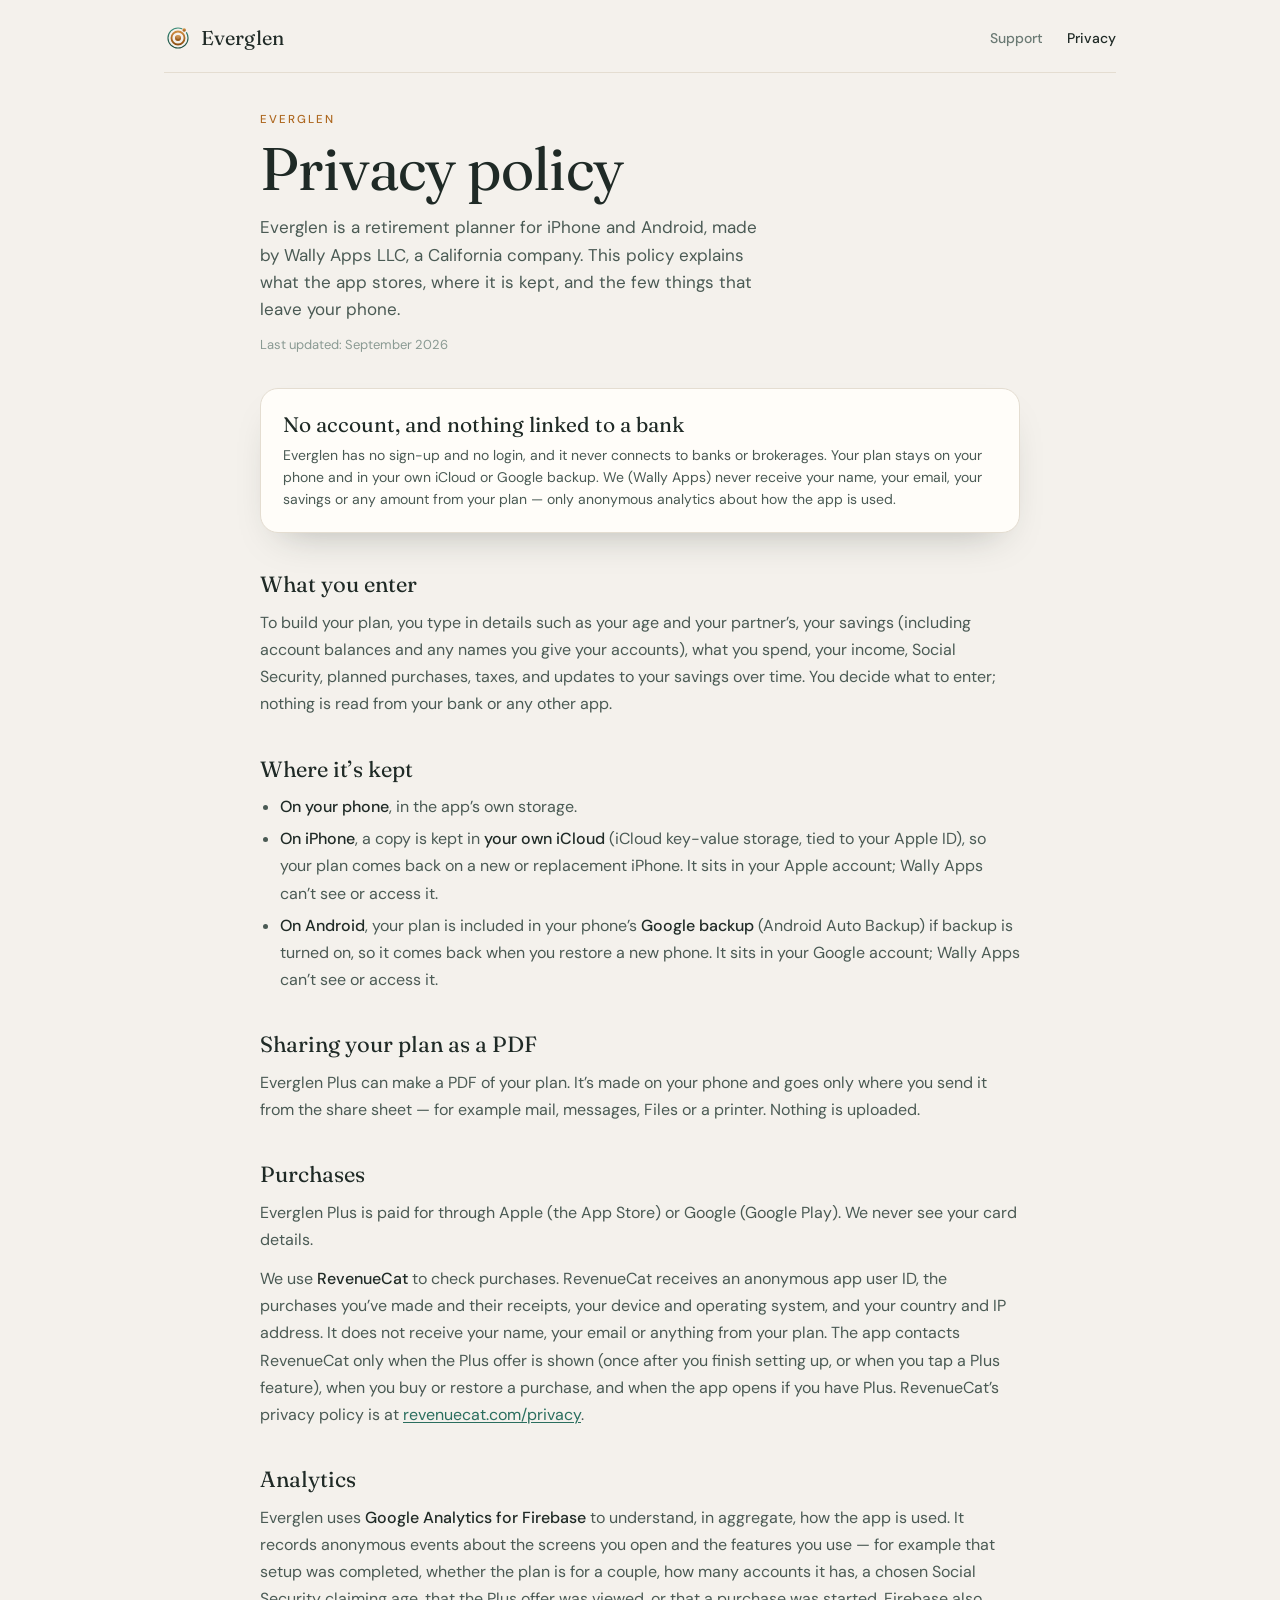
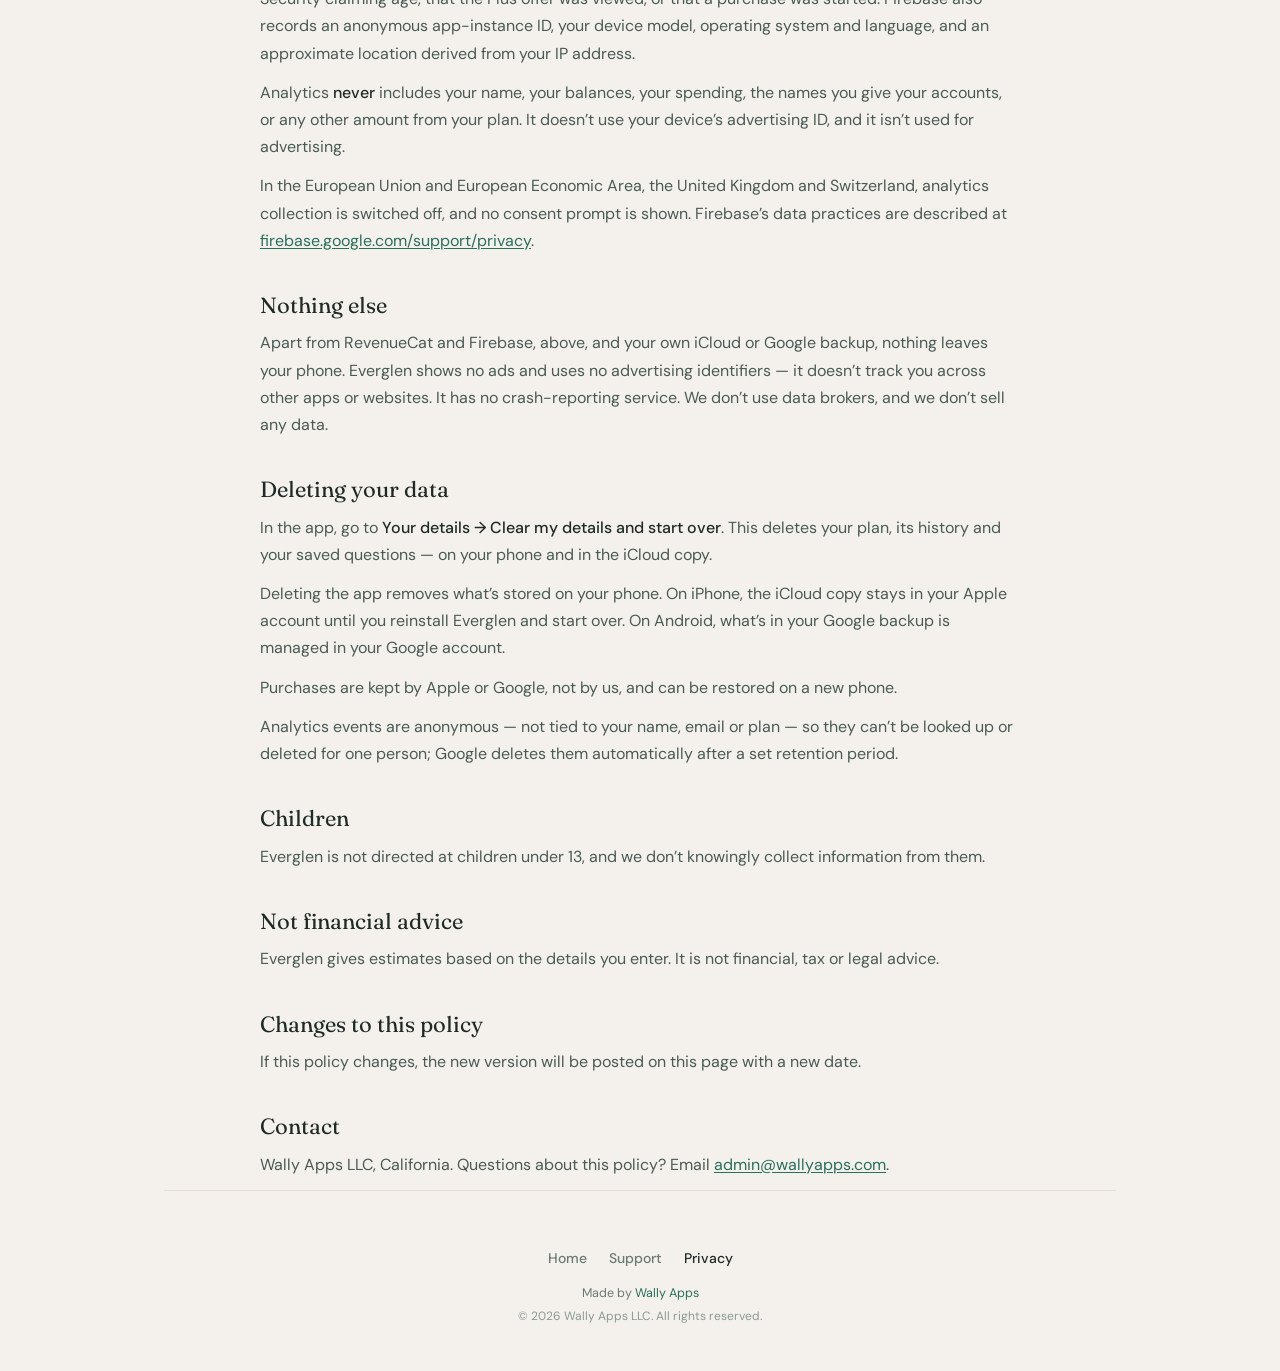
==== commit 69cf1585: "Real screenshots, the new mark, and the analytics privacy policy The home page's four phone mockups " ====
--- a/privacy.html
+++ b/privacy.html
@@ -35,7 +35,7 @@
 
   <div class="card">
     <h3>No account, and nothing linked to a bank</h3>
-    <div class="card-sub">Everglen has no sign-up and no login, and it never connects to banks or brokerages. Your plan stays on your phone and in your own iCloud or Google backup. We (Wally Apps) never receive your name, your email, your plan or your savings.</div>
+    <div class="card-sub">Everglen has no sign-up and no login, and it never connects to banks or brokerages. Your plan stays on your phone and in your own iCloud or Google backup. We (Wally Apps) never receive your name, your email, your savings or any amount from your plan — only anonymous analytics about how the app is used.</div>
   </div>
 
   <div class="prose">
@@ -58,26 +58,18 @@
     <p>We use <strong>RevenueCat</strong> to check purchases. RevenueCat receives an anonymous app user ID, the purchases you’ve made and their receipts, your device and operating system, and your country and IP address. It does not receive your name, your email or anything from your plan. The app contacts RevenueCat only when the Plus offer is shown (once after you finish setting up, or when you tap a Plus feature), when you buy or restore a purchase, and when the app opens if you have Plus. RevenueCat’s privacy policy is at <a class="lnk" href="https://www.revenuecat.com/privacy">revenuecat.com/privacy</a>.</p>
 
     <h2>Analytics</h2>
-    <p>Everglen does not use any analytics service. We don’t collect information about how you use the app.</p>
-
-    <!--
-    ANALYTICS — use this section instead of the one above if Google Analytics for
-    Firebase is switched on at launch (google-services.json / GoogleService-Info.plist
-    added to the build). Also update the summary card and "Nothing else" below.
-
-    <h2>Analytics</h2>
     <p>Everglen uses <strong>Google Analytics for Firebase</strong> to understand, in aggregate, how the app is used. It records anonymous events about the screens you open and the features you use — for example that setup was completed, whether the plan is for a couple, how many accounts it has, a chosen Social Security claiming age, that the Plus offer was viewed, or that a purchase was started. Firebase also records an anonymous app-instance ID, your device model, operating system and language, and an approximate location derived from your IP address.</p>
-    <p>Analytics <strong>never</strong> includes your balances, your spending, the names you give your accounts, or any other amount from your plan.</p>
+    <p>Analytics <strong>never</strong> includes your name, your balances, your spending, the names you give your accounts, or any other amount from your plan. It doesn’t use your device’s advertising ID, and it isn’t used for advertising.</p>
     <p>In the European Union and European Economic Area, the United Kingdom and Switzerland, analytics collection is switched off, and no consent prompt is shown. Firebase’s data practices are described at <a class="lnk" href="https://firebase.google.com/support/privacy">firebase.google.com/support/privacy</a>.</p>
-    -->
 
     <h2>Nothing else</h2>
-    <p>Everglen shows no ads and uses no advertising identifiers — it doesn’t track you across other apps or websites. It has no crash-reporting service of its own. We don’t use data brokers, and we don’t sell any data.</p>
+    <p>Apart from RevenueCat and Firebase, above, and your own iCloud or Google backup, nothing leaves your phone. Everglen shows no ads and uses no advertising identifiers — it doesn’t track you across other apps or websites. It has no crash-reporting service. We don’t use data brokers, and we don’t sell any data.</p>
 
     <h2>Deleting your data</h2>
     <p>In the app, go to <strong>Your details → Clear my details and start over</strong>. This deletes your plan, its history and your saved questions — on your phone and in the iCloud copy.</p>
     <p>Deleting the app removes what’s stored on your phone. On iPhone, the iCloud copy stays in your Apple account until you reinstall Everglen and start over. On Android, what’s in your Google backup is managed in your Google account.</p>
     <p>Purchases are kept by Apple or Google, not by us, and can be restored on a new phone.</p>
+    <p>Analytics events are anonymous — not tied to your name, email or plan — so they can’t be looked up or deleted for one person; Google deletes them automatically after a set retention period.</p>
 
     <h2>Children</h2>
     <p>Everglen is not directed at children under 13, and we don’t knowingly collect information from them.</p>
--- a/styles.css
+++ b/styles.css
@@ -365,6 +365,8 @@
   display: flex;
   flex-direction: column;
 }
+.phone.shot .island { display: none; } /* the screenshot has its own */
+.shot-img { display: block; width: 100%; height: auto; border-radius: 34px; }
 .phone-caption {
   text-align: center;
   font-size: 12.5px;
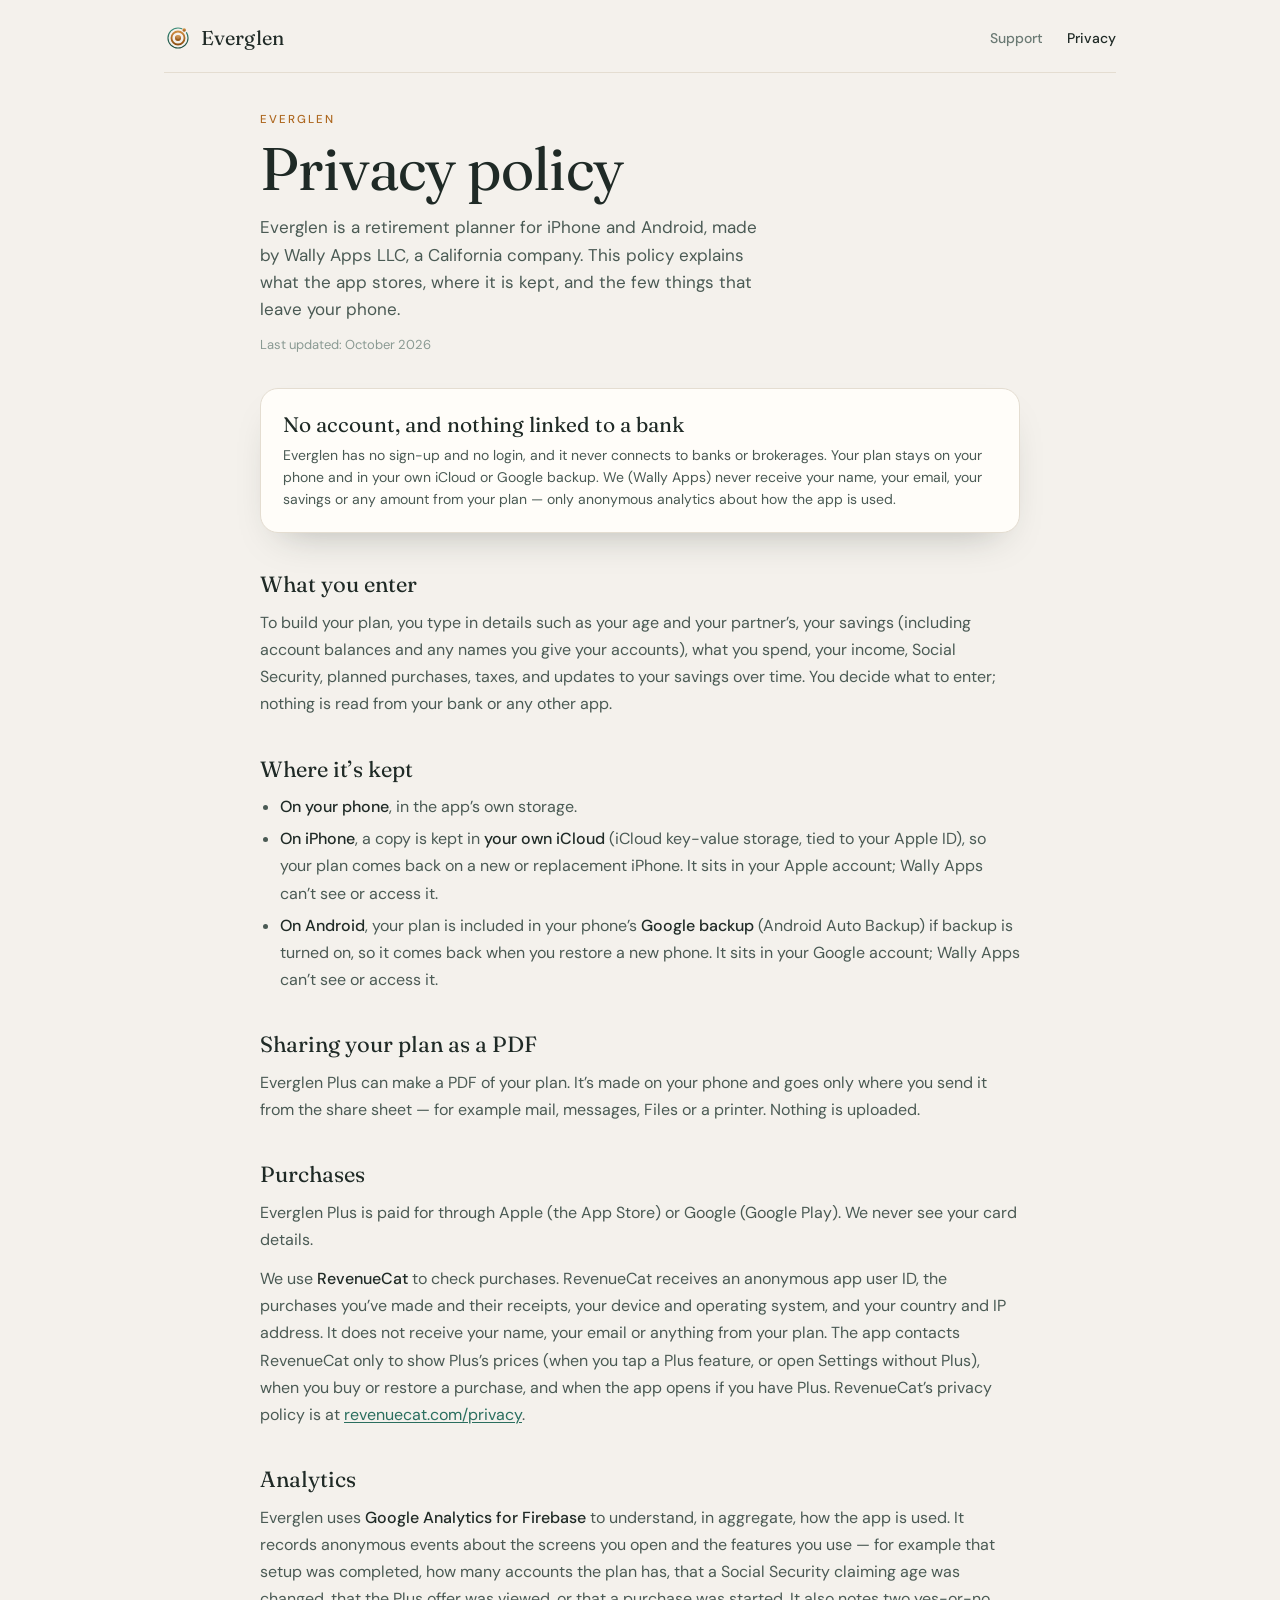
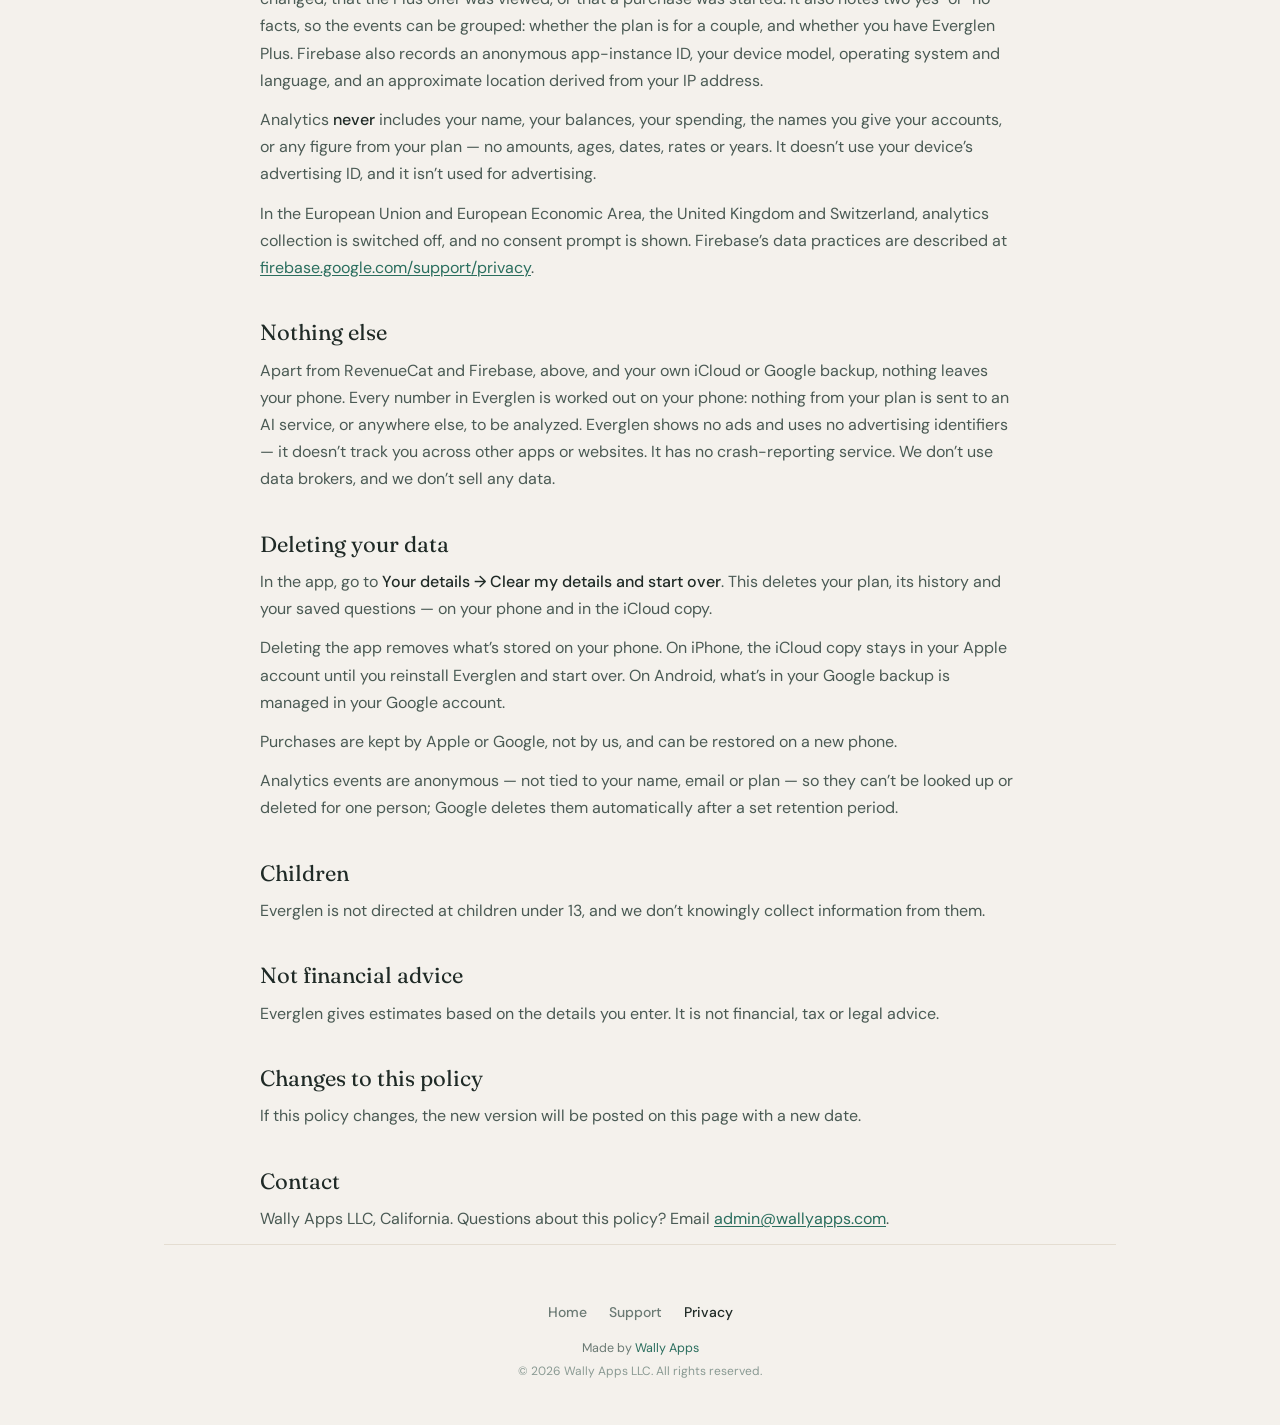
==== commit 7fc3c752: "Privacy policy: the user properties, no figures from the plan, no AI; when RevenueCat is contacted C" ====
--- a/privacy.html
+++ b/privacy.html
@@ -30,7 +30,7 @@
     <div class="eyebrow copper">Everglen</div>
     <h1 class="h1-doc">Privacy policy</h1>
     <p class="doc-intro">Everglen is a retirement planner for iPhone and Android, made by Wally Apps LLC, a California company. This policy explains what the app stores, where it is kept, and the few things that leave your phone.</p>
-    <div class="updated">Last updated: September 2026</div>
+    <div class="updated">Last updated: October 2026</div>
   </div>
 
   <div class="card">
@@ -55,15 +55,15 @@
 
     <h2>Purchases</h2>
     <p>Everglen Plus is paid for through Apple (the App Store) or Google (Google Play). We never see your card details.</p>
-    <p>We use <strong>RevenueCat</strong> to check purchases. RevenueCat receives an anonymous app user ID, the purchases you’ve made and their receipts, your device and operating system, and your country and IP address. It does not receive your name, your email or anything from your plan. The app contacts RevenueCat only when the Plus offer is shown (once after you finish setting up, or when you tap a Plus feature), when you buy or restore a purchase, and when the app opens if you have Plus. RevenueCat’s privacy policy is at <a class="lnk" href="https://www.revenuecat.com/privacy">revenuecat.com/privacy</a>.</p>
+    <p>We use <strong>RevenueCat</strong> to check purchases. RevenueCat receives an anonymous app user ID, the purchases you’ve made and their receipts, your device and operating system, and your country and IP address. It does not receive your name, your email or anything from your plan. The app contacts RevenueCat only to show Plus’s prices (when you tap a Plus feature, or open Settings without Plus), when you buy or restore a purchase, and when the app opens if you have Plus. RevenueCat’s privacy policy is at <a class="lnk" href="https://www.revenuecat.com/privacy">revenuecat.com/privacy</a>.</p>
 
     <h2>Analytics</h2>
-    <p>Everglen uses <strong>Google Analytics for Firebase</strong> to understand, in aggregate, how the app is used. It records anonymous events about the screens you open and the features you use — for example that setup was completed, whether the plan is for a couple, how many accounts it has, a chosen Social Security claiming age, that the Plus offer was viewed, or that a purchase was started. Firebase also records an anonymous app-instance ID, your device model, operating system and language, and an approximate location derived from your IP address.</p>
-    <p>Analytics <strong>never</strong> includes your name, your balances, your spending, the names you give your accounts, or any other amount from your plan. It doesn’t use your device’s advertising ID, and it isn’t used for advertising.</p>
+    <p>Everglen uses <strong>Google Analytics for Firebase</strong> to understand, in aggregate, how the app is used. It records anonymous events about the screens you open and the features you use — for example that setup was completed, how many accounts the plan has, that a Social Security claiming age was changed, that the Plus offer was viewed, or that a purchase was started. It also notes two yes-or-no facts, so the events can be grouped: whether the plan is for a couple, and whether you have Everglen Plus. Firebase also records an anonymous app-instance ID, your device model, operating system and language, and an approximate location derived from your IP address.</p>
+    <p>Analytics <strong>never</strong> includes your name, your balances, your spending, the names you give your accounts, or any figure from your plan — no amounts, ages, dates, rates or years. It doesn’t use your device’s advertising ID, and it isn’t used for advertising.</p>
     <p>In the European Union and European Economic Area, the United Kingdom and Switzerland, analytics collection is switched off, and no consent prompt is shown. Firebase’s data practices are described at <a class="lnk" href="https://firebase.google.com/support/privacy">firebase.google.com/support/privacy</a>.</p>
 
     <h2>Nothing else</h2>
-    <p>Apart from RevenueCat and Firebase, above, and your own iCloud or Google backup, nothing leaves your phone. Everglen shows no ads and uses no advertising identifiers — it doesn’t track you across other apps or websites. It has no crash-reporting service. We don’t use data brokers, and we don’t sell any data.</p>
+    <p>Apart from RevenueCat and Firebase, above, and your own iCloud or Google backup, nothing leaves your phone. Every number in Everglen is worked out on your phone: nothing from your plan is sent to an AI service, or anywhere else, to be analyzed. Everglen shows no ads and uses no advertising identifiers — it doesn’t track you across other apps or websites. It has no crash-reporting service. We don’t use data brokers, and we don’t sell any data.</p>
 
     <h2>Deleting your data</h2>
     <p>In the app, go to <strong>Your details → Clear my details and start over</strong>. This deletes your plan, its history and your saved questions — on your phone and in the iCloud copy.</p>
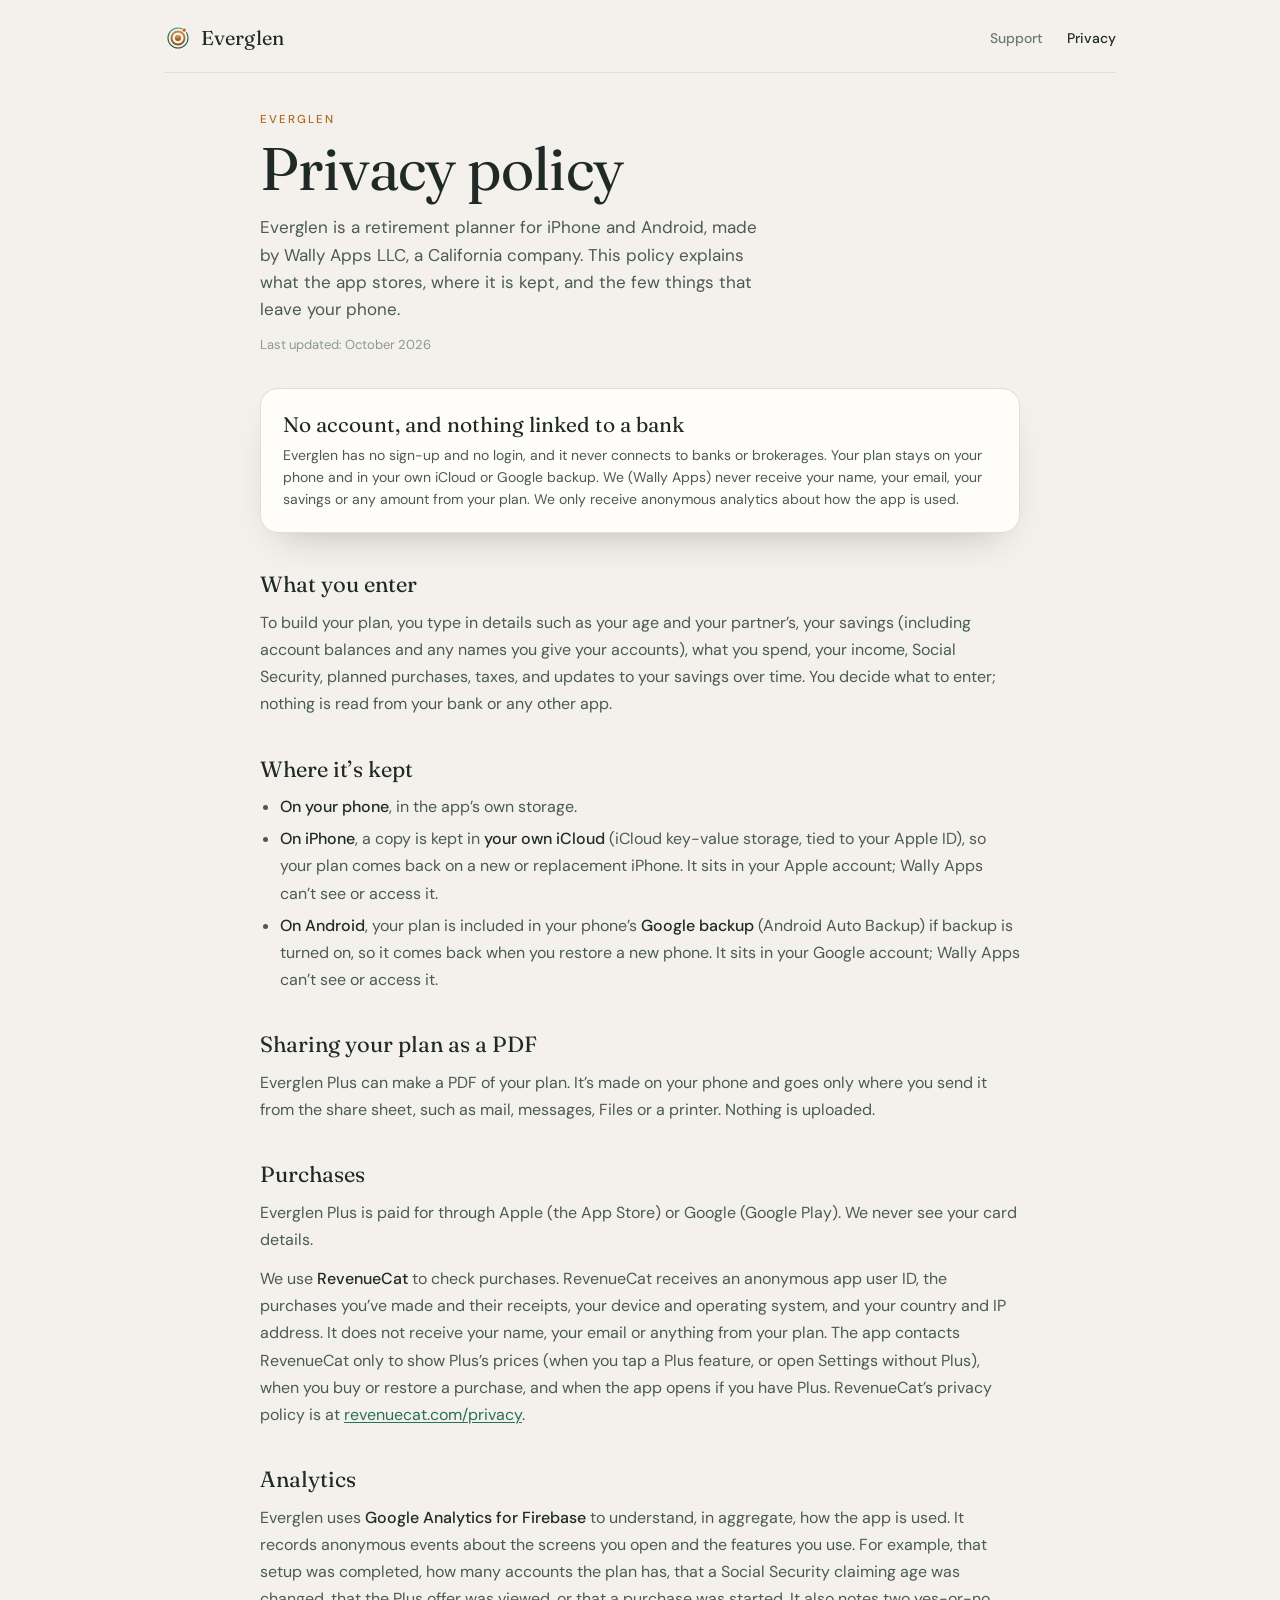
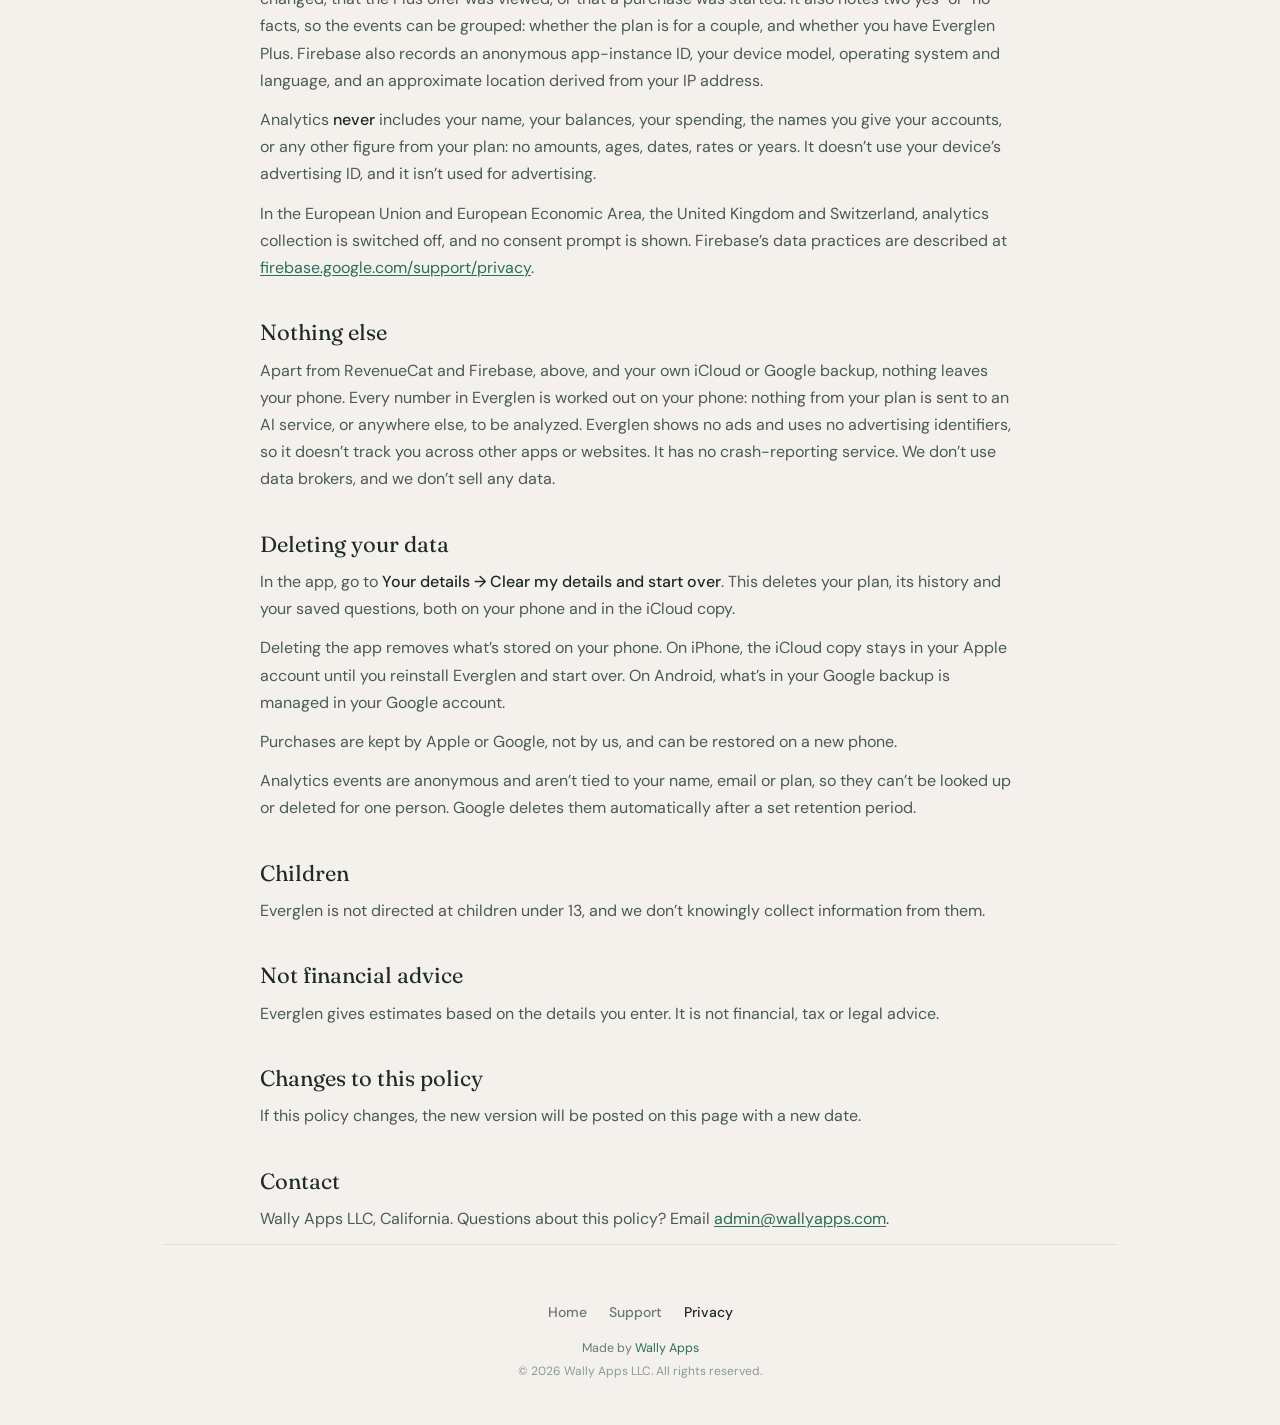
==== commit 2507561e: "Remove em dashes from the site Each em dash is replaced with the punctuation that reads best in its " ====
--- a/privacy.html
+++ b/privacy.html
@@ -3,8 +3,8 @@
 <head>
 <meta charset="UTF-8" />
 <meta name="viewport" content="width=device-width, initial-scale=1, viewport-fit=cover" />
-<title>Privacy Policy — Everglen</title>
-<meta name="description" content="Privacy policy for Everglen, the retirement planner by Wally Apps LLC — what the app stores, where it is kept, and what is shared." />
+<title>Privacy Policy - Everglen</title>
+<meta name="description" content="Privacy policy for Everglen, the retirement planner by Wally Apps LLC: what the app stores, where it is kept, and what is shared." />
 <meta name="theme-color" content="#F4F1EC" media="(prefers-color-scheme: light)" />
 <meta name="theme-color" content="#141917" media="(prefers-color-scheme: dark)" />
 <link rel="icon" type="image/png" href="images/favicon.png" />
@@ -35,7 +35,7 @@
 
   <div class="card">
     <h3>No account, and nothing linked to a bank</h3>
-    <div class="card-sub">Everglen has no sign-up and no login, and it never connects to banks or brokerages. Your plan stays on your phone and in your own iCloud or Google backup. We (Wally Apps) never receive your name, your email, your savings or any amount from your plan — only anonymous analytics about how the app is used.</div>
+    <div class="card-sub">Everglen has no sign-up and no login, and it never connects to banks or brokerages. Your plan stays on your phone and in your own iCloud or Google backup. We (Wally Apps) never receive your name, your email, your savings or any amount from your plan. We only receive anonymous analytics about how the app is used.</div>
   </div>
 
   <div class="prose">
@@ -51,25 +51,25 @@
     </ul>
 
     <h2>Sharing your plan as a PDF</h2>
-    <p>Everglen Plus can make a PDF of your plan. It’s made on your phone and goes only where you send it from the share sheet — for example mail, messages, Files or a printer. Nothing is uploaded.</p>
+    <p>Everglen Plus can make a PDF of your plan. It’s made on your phone and goes only where you send it from the share sheet, such as mail, messages, Files or a printer. Nothing is uploaded.</p>
 
     <h2>Purchases</h2>
     <p>Everglen Plus is paid for through Apple (the App Store) or Google (Google Play). We never see your card details.</p>
     <p>We use <strong>RevenueCat</strong> to check purchases. RevenueCat receives an anonymous app user ID, the purchases you’ve made and their receipts, your device and operating system, and your country and IP address. It does not receive your name, your email or anything from your plan. The app contacts RevenueCat only to show Plus’s prices (when you tap a Plus feature, or open Settings without Plus), when you buy or restore a purchase, and when the app opens if you have Plus. RevenueCat’s privacy policy is at <a class="lnk" href="https://www.revenuecat.com/privacy">revenuecat.com/privacy</a>.</p>
 
     <h2>Analytics</h2>
-    <p>Everglen uses <strong>Google Analytics for Firebase</strong> to understand, in aggregate, how the app is used. It records anonymous events about the screens you open and the features you use — for example that setup was completed, how many accounts the plan has, that a Social Security claiming age was changed, that the Plus offer was viewed, or that a purchase was started. It also notes two yes-or-no facts, so the events can be grouped: whether the plan is for a couple, and whether you have Everglen Plus. Firebase also records an anonymous app-instance ID, your device model, operating system and language, and an approximate location derived from your IP address.</p>
-    <p>Analytics <strong>never</strong> includes your name, your balances, your spending, the names you give your accounts, or any figure from your plan — no amounts, ages, dates, rates or years. It doesn’t use your device’s advertising ID, and it isn’t used for advertising.</p>
+    <p>Everglen uses <strong>Google Analytics for Firebase</strong> to understand, in aggregate, how the app is used. It records anonymous events about the screens you open and the features you use. For example, that setup was completed, how many accounts the plan has, that a Social Security claiming age was changed, that the Plus offer was viewed, or that a purchase was started. It also notes two yes-or-no facts, so the events can be grouped: whether the plan is for a couple, and whether you have Everglen Plus. Firebase also records an anonymous app-instance ID, your device model, operating system and language, and an approximate location derived from your IP address.</p>
+    <p>Analytics <strong>never</strong> includes your name, your balances, your spending, the names you give your accounts, or any other figure from your plan: no amounts, ages, dates, rates or years. It doesn’t use your device’s advertising ID, and it isn’t used for advertising.</p>
     <p>In the European Union and European Economic Area, the United Kingdom and Switzerland, analytics collection is switched off, and no consent prompt is shown. Firebase’s data practices are described at <a class="lnk" href="https://firebase.google.com/support/privacy">firebase.google.com/support/privacy</a>.</p>
 
     <h2>Nothing else</h2>
-    <p>Apart from RevenueCat and Firebase, above, and your own iCloud or Google backup, nothing leaves your phone. Every number in Everglen is worked out on your phone: nothing from your plan is sent to an AI service, or anywhere else, to be analyzed. Everglen shows no ads and uses no advertising identifiers — it doesn’t track you across other apps or websites. It has no crash-reporting service. We don’t use data brokers, and we don’t sell any data.</p>
+    <p>Apart from RevenueCat and Firebase, above, and your own iCloud or Google backup, nothing leaves your phone. Every number in Everglen is worked out on your phone: nothing from your plan is sent to an AI service, or anywhere else, to be analyzed. Everglen shows no ads and uses no advertising identifiers, so it doesn’t track you across other apps or websites. It has no crash-reporting service. We don’t use data brokers, and we don’t sell any data.</p>
 
     <h2>Deleting your data</h2>
-    <p>In the app, go to <strong>Your details → Clear my details and start over</strong>. This deletes your plan, its history and your saved questions — on your phone and in the iCloud copy.</p>
+    <p>In the app, go to <strong>Your details → Clear my details and start over</strong>. This deletes your plan, its history and your saved questions, both on your phone and in the iCloud copy.</p>
     <p>Deleting the app removes what’s stored on your phone. On iPhone, the iCloud copy stays in your Apple account until you reinstall Everglen and start over. On Android, what’s in your Google backup is managed in your Google account.</p>
     <p>Purchases are kept by Apple or Google, not by us, and can be restored on a new phone.</p>
-    <p>Analytics events are anonymous — not tied to your name, email or plan — so they can’t be looked up or deleted for one person; Google deletes them automatically after a set retention period.</p>
+    <p>Analytics events are anonymous and aren’t tied to your name, email or plan, so they can’t be looked up or deleted for one person. Google deletes them automatically after a set retention period.</p>
 
     <h2>Children</h2>
     <p>Everglen is not directed at children under 13, and we don’t knowingly collect information from them.</p>
--- a/styles.css
+++ b/styles.css
@@ -1,4 +1,4 @@
-/* Everglen — shared styles. Mobile-first; column max-width 460px.
+/* Everglen: shared styles. Mobile-first; column max-width 460px.
    Colours follow the app (light + dark). Fraunces for headlines and numbers,
    DM Sans for everything else. */
 
@@ -606,7 +606,7 @@
 }
 
 /* =========================================================
-   Responsive scale-up — iPad and desktop
+   Responsive scale-up for iPad and desktop
    Mobile (<=767px) stays exactly as designed.
    ========================================================= */
 
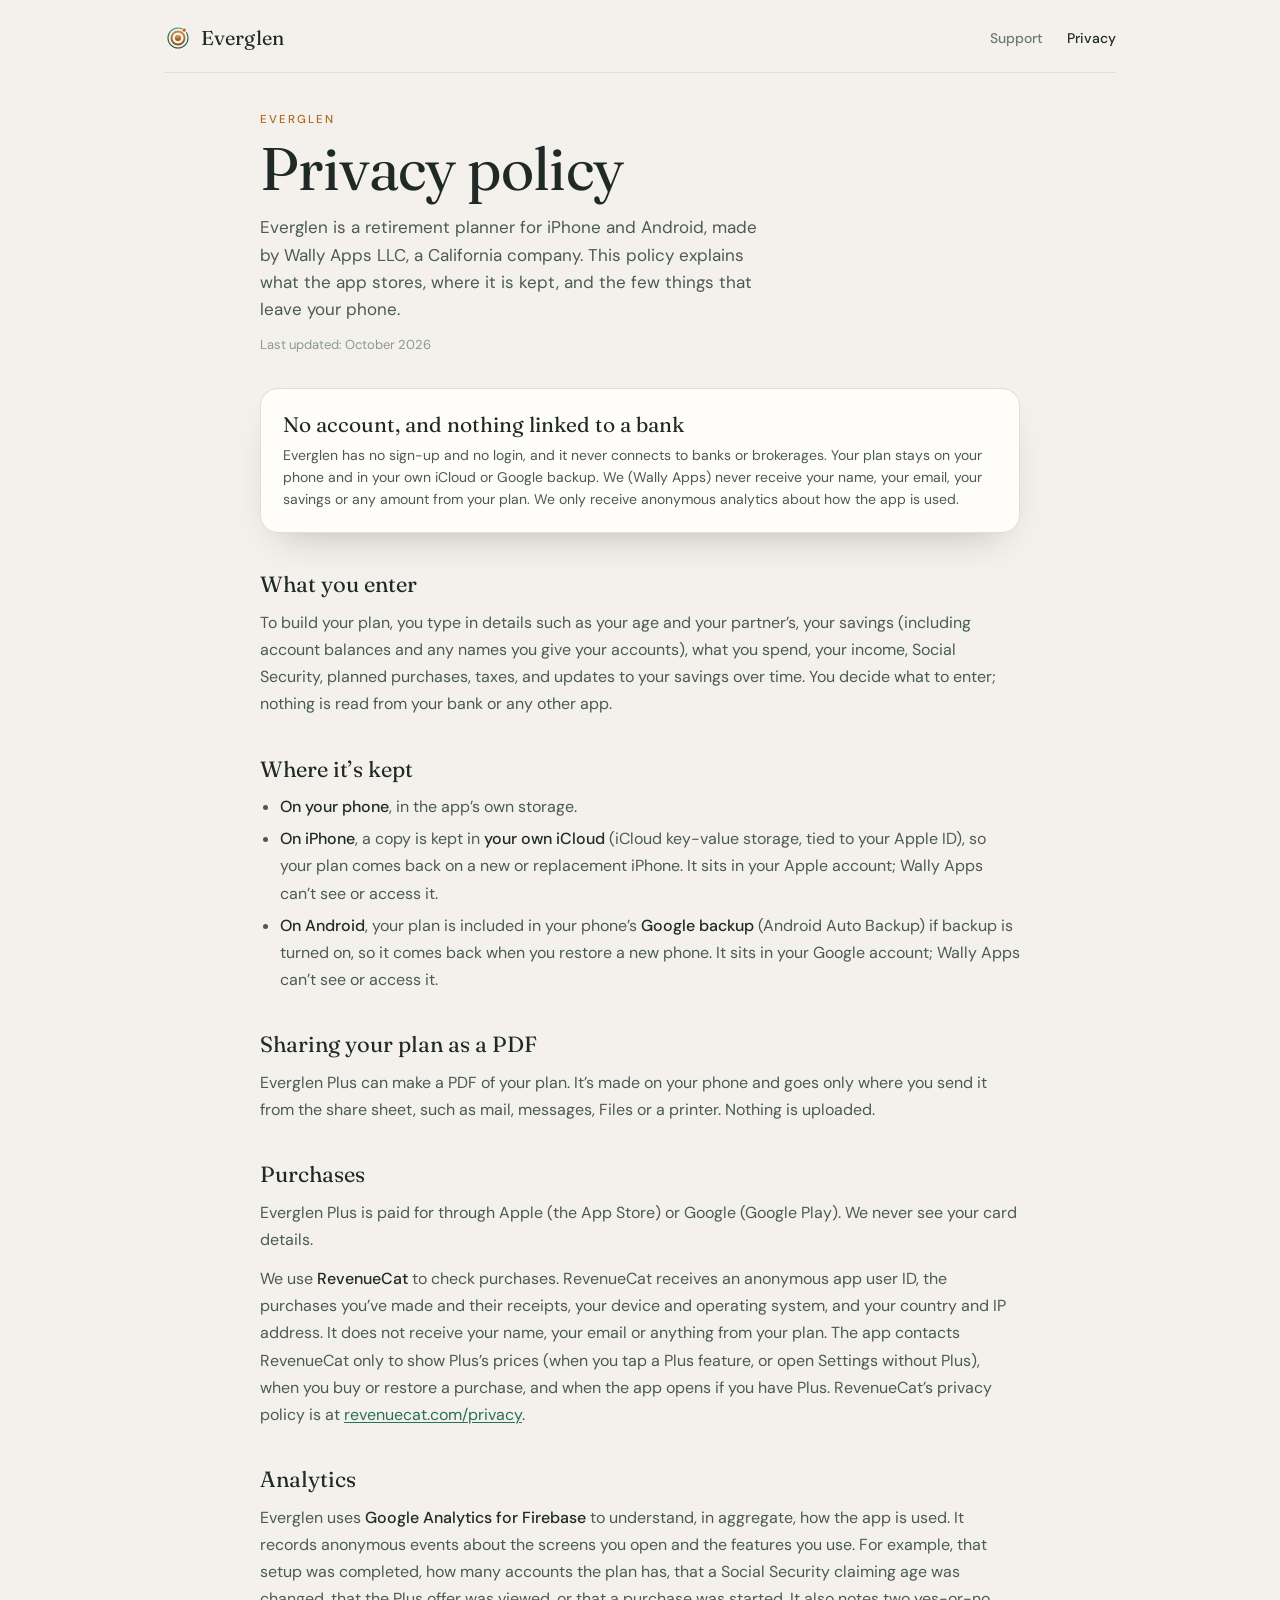
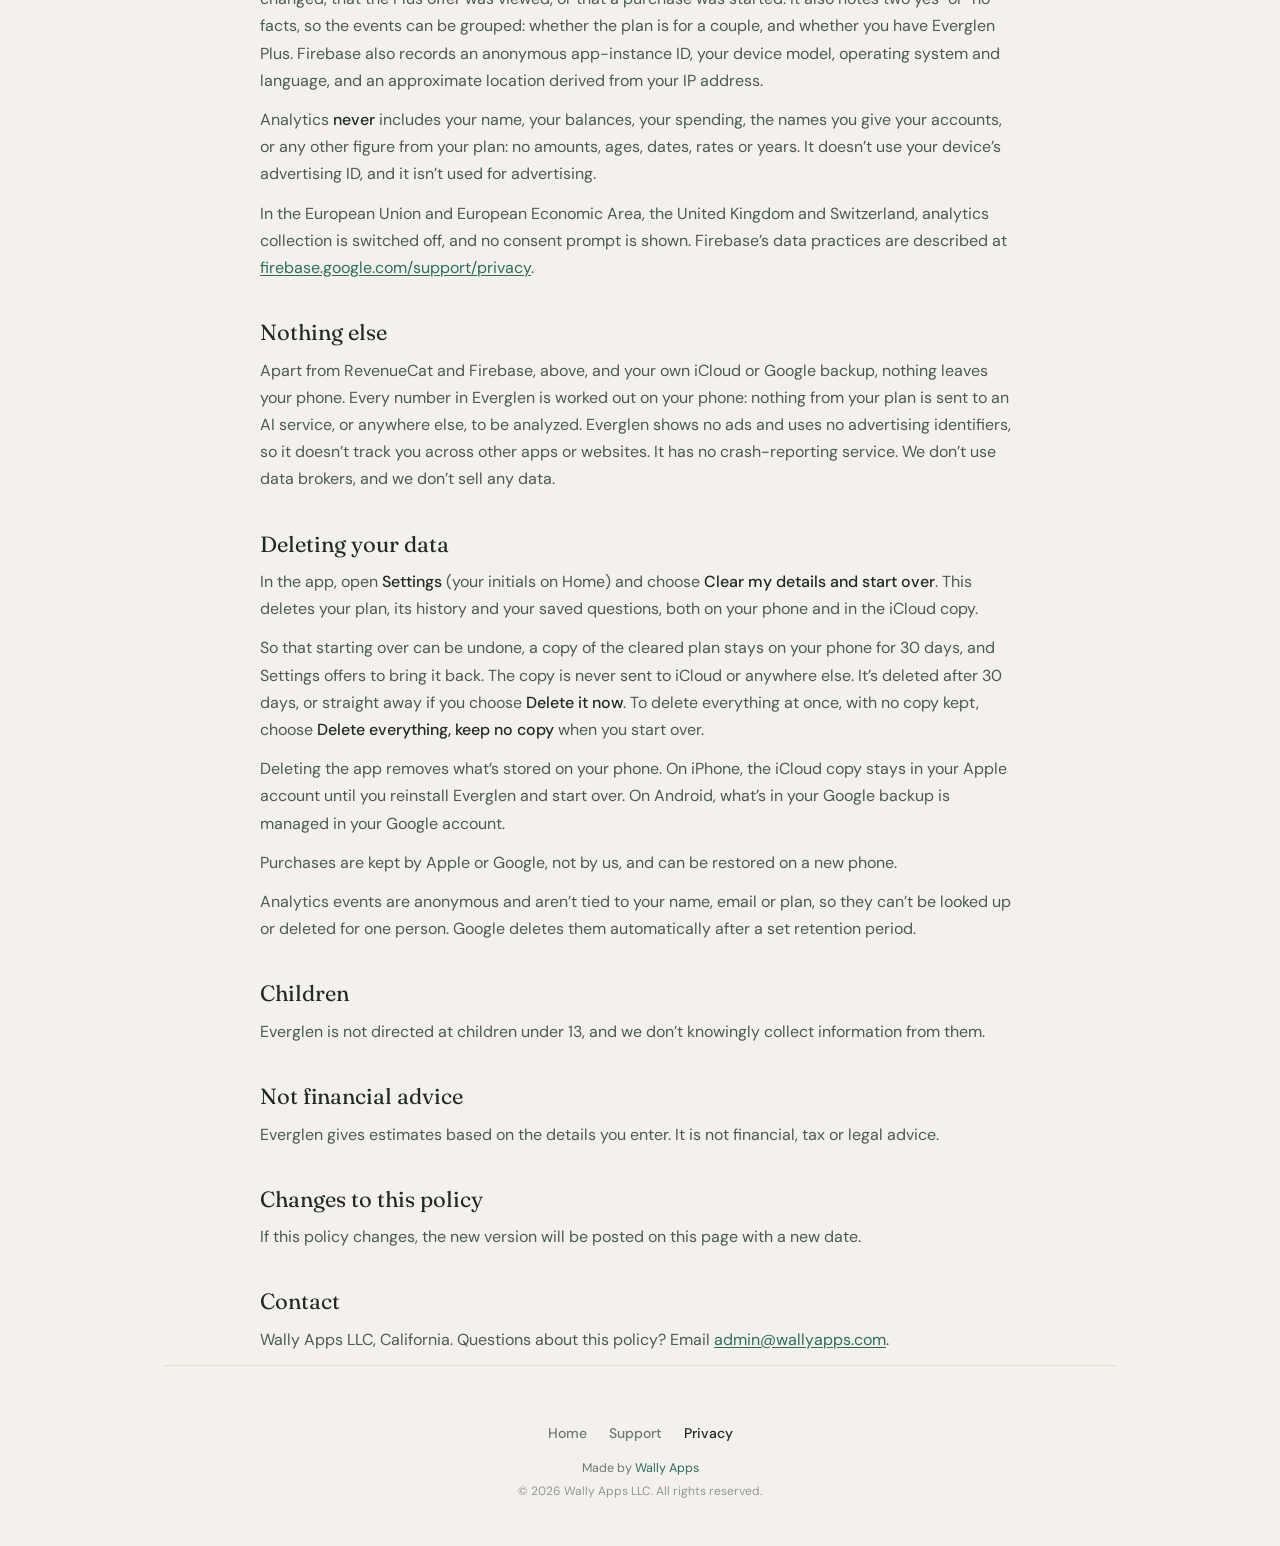
==== commit 2980281e: "Privacy: starting over keeps a copy on the phone for 30 days Starting over now keeps a copy of the c" ====
--- a/privacy.html
+++ b/privacy.html
@@ -66,7 +66,8 @@
     <p>Apart from RevenueCat and Firebase, above, and your own iCloud or Google backup, nothing leaves your phone. Every number in Everglen is worked out on your phone: nothing from your plan is sent to an AI service, or anywhere else, to be analyzed. Everglen shows no ads and uses no advertising identifiers, so it doesn’t track you across other apps or websites. It has no crash-reporting service. We don’t use data brokers, and we don’t sell any data.</p>
 
     <h2>Deleting your data</h2>
-    <p>In the app, go to <strong>Your details → Clear my details and start over</strong>. This deletes your plan, its history and your saved questions, both on your phone and in the iCloud copy.</p>
+    <p>In the app, open <strong>Settings</strong> (your initials on Home) and choose <strong>Clear my details and start over</strong>. This deletes your plan, its history and your saved questions, both on your phone and in the iCloud copy.</p>
+    <p>So that starting over can be undone, a copy of the cleared plan stays on your phone for 30 days, and Settings offers to bring it back. The copy is never sent to iCloud or anywhere else. It’s deleted after 30 days, or straight away if you choose <strong>Delete it now</strong>. To delete everything at once, with no copy kept, choose <strong>Delete everything, keep no copy</strong> when you start over.</p>
     <p>Deleting the app removes what’s stored on your phone. On iPhone, the iCloud copy stays in your Apple account until you reinstall Everglen and start over. On Android, what’s in your Google backup is managed in your Google account.</p>
     <p>Purchases are kept by Apple or Google, not by us, and can be restored on a new phone.</p>
     <p>Analytics events are anonymous and aren’t tied to your name, email or plan, so they can’t be looked up or deleted for one person. Google deletes them automatically after a set retention period.</p>
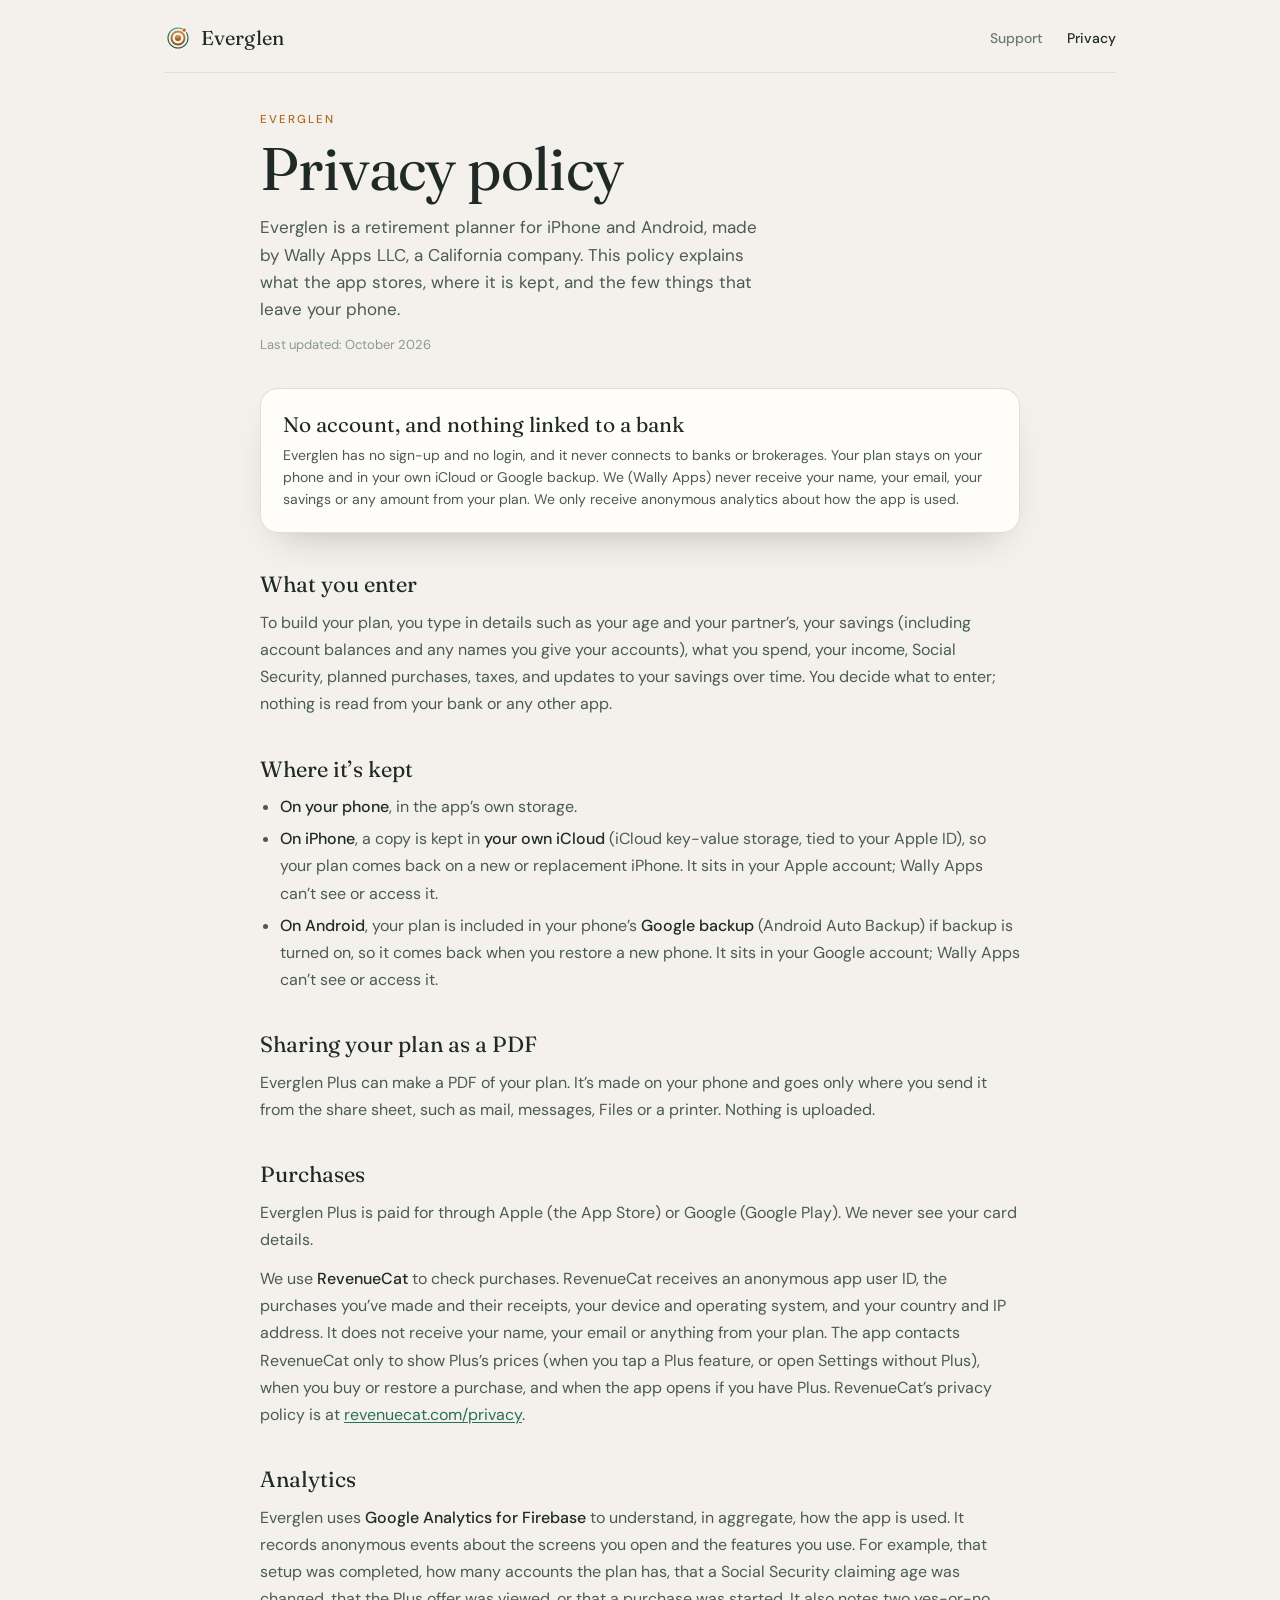
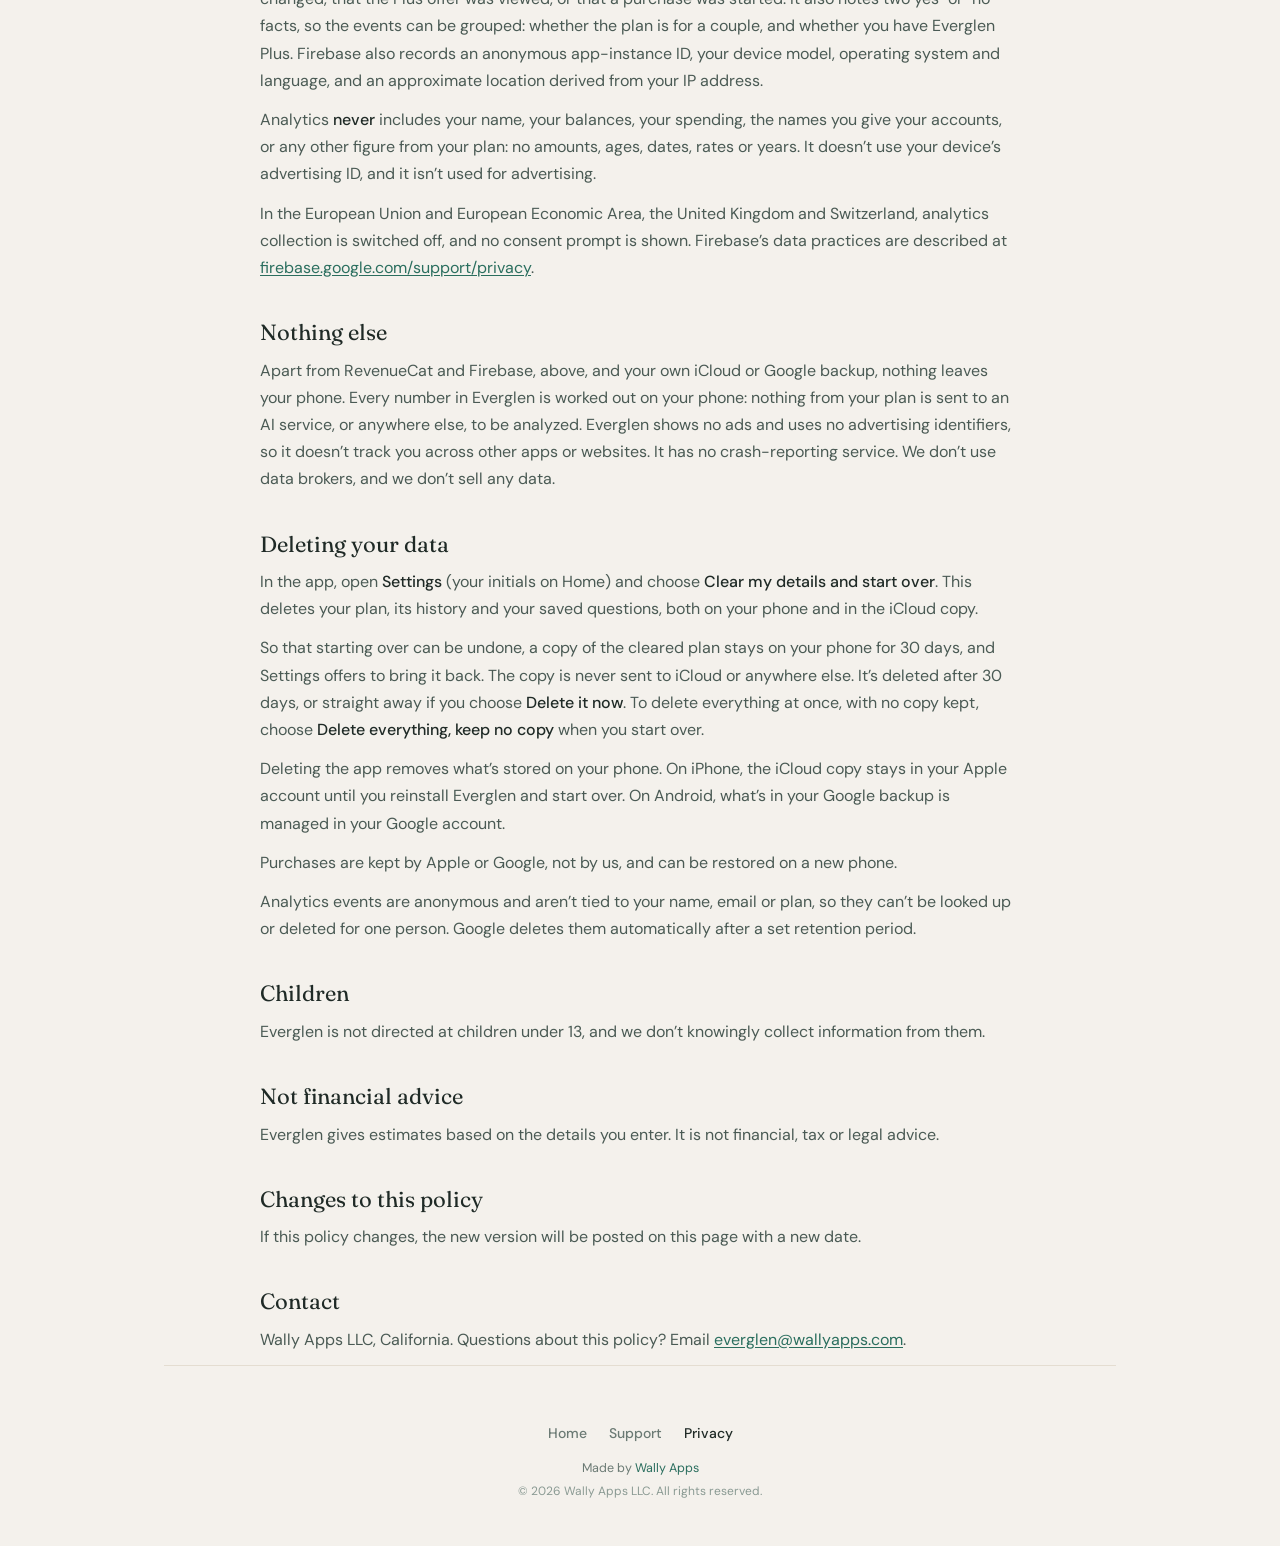
==== commit bcdc77ec: "Send support email to everglen@wallyapps.com Co-Authored-By: Claude Opus 5.5 <noreply@anthropic.com>" ====
--- a/privacy.html
+++ b/privacy.html
@@ -82,7 +82,7 @@
     <p>If this policy changes, the new version will be posted on this page with a new date.</p>
 
     <h2>Contact</h2>
-    <p>Wally Apps LLC, California. Questions about this policy? Email <a class="lnk" data-mail href="#"><span data-mail-show>admin (at) wallyapps (dot) com</span></a>.</p>
+    <p>Wally Apps LLC, California. Questions about this policy? Email <a class="lnk" data-mail href="#"><span data-mail-show>everglen (at) wallyapps (dot) com</span></a>.</p>
 
   </div>
 
@@ -98,6 +98,6 @@
 
 </div>
 
-<script src="site.js"></script>
+<script src="site.js?v=2"></script>
 </body>
 </html>
--- a/styles.css
+++ b/styles.css
@@ -138,13 +138,6 @@
 .store-badge .stack { display: flex; flex-direction: column; line-height: 1; text-align: left; }
 .store-badge .stack .top { font-size: 9.5px; letter-spacing: 0.04em; opacity: 0.8; }
 .store-badge .stack .bot { font-size: 16px; font-weight: 500; margin-top: 3px; }
-.store-badge.coming-soon {
-  background: transparent;
-  color: var(--text);
-  border: 1px solid var(--border);
-  cursor: default;
-}
-.store-badge.coming-soon .stack .top { color: var(--copper); opacity: 1; }
 
 /* ---- Sections (home) ---- */
 .section {
@@ -339,15 +332,6 @@
   background: var(--phone-bezel);
   box-shadow: 0 30px 60px -24px rgba(31, 42, 38, 0.55), inset 0 0 0 1px rgba(255,255,255,0.08);
   position: relative;
-}
-.phone .island {
-  position: absolute;
-  top: 19px; left: 50%;
-  width: 80px; height: 22px;
-  margin-left: -40px;
-  border-radius: 12px;
-  background: #000;
-  z-index: 2;
 }
 .screen {
   border-radius: 34px;
@@ -365,7 +349,45 @@
   display: flex;
   flex-direction: column;
 }
-.phone.shot .island { display: none; } /* the screenshot has its own */
+
+/* Hero promo video: a plain 9:16 card in the hero (not a phone; the video has its own).
+   Height comes from padding-bottom, not aspect-ratio, so iPhone browsers size it the same. */
+.promo-frame {
+  position: relative;
+  height: 0;
+  padding-bottom: 177.78%;
+  border-radius: 14px;
+  overflow: hidden;
+  background: #F4F1EC;
+  border: 1px solid var(--border);
+  box-shadow: 0 12px 32px -18px rgba(31, 42, 38, 0.35);
+}
+.promo-video {
+  position: absolute;
+  top: 0; left: 0;
+  width: 100%; height: 100%;
+  object-fit: cover;
+  display: block;
+}
+.promo-toggle {
+  position: absolute;
+  right: 12px; bottom: 12px;
+  width: 36px; height: 36px;
+  border: none;
+  border-radius: 50%;
+  background: rgba(31, 42, 38, 0.55);
+  color: #fff;
+  display: flex; align-items: center; justify-content: center;
+  cursor: pointer;
+  opacity: 0.8;
+  transition: opacity 0.2s;
+}
+.promo-toggle:hover, .promo-toggle:focus-visible { opacity: 1; }
+.promo-toggle:focus-visible { outline: 2px solid var(--teal); outline-offset: 2px; }
+.promo-toggle svg { width: 16px; height: 16px; fill: currentColor; }
+.promo-toggle .i-play { display: none; }
+.promo-toggle[data-state="paused"] .i-play { display: block; }
+.promo-toggle[data-state="paused"] .i-pause { display: none; }
 .shot-img { display: block; width: 100%; height: auto; border-radius: 34px; }
 .phone-caption {
   text-align: center;
